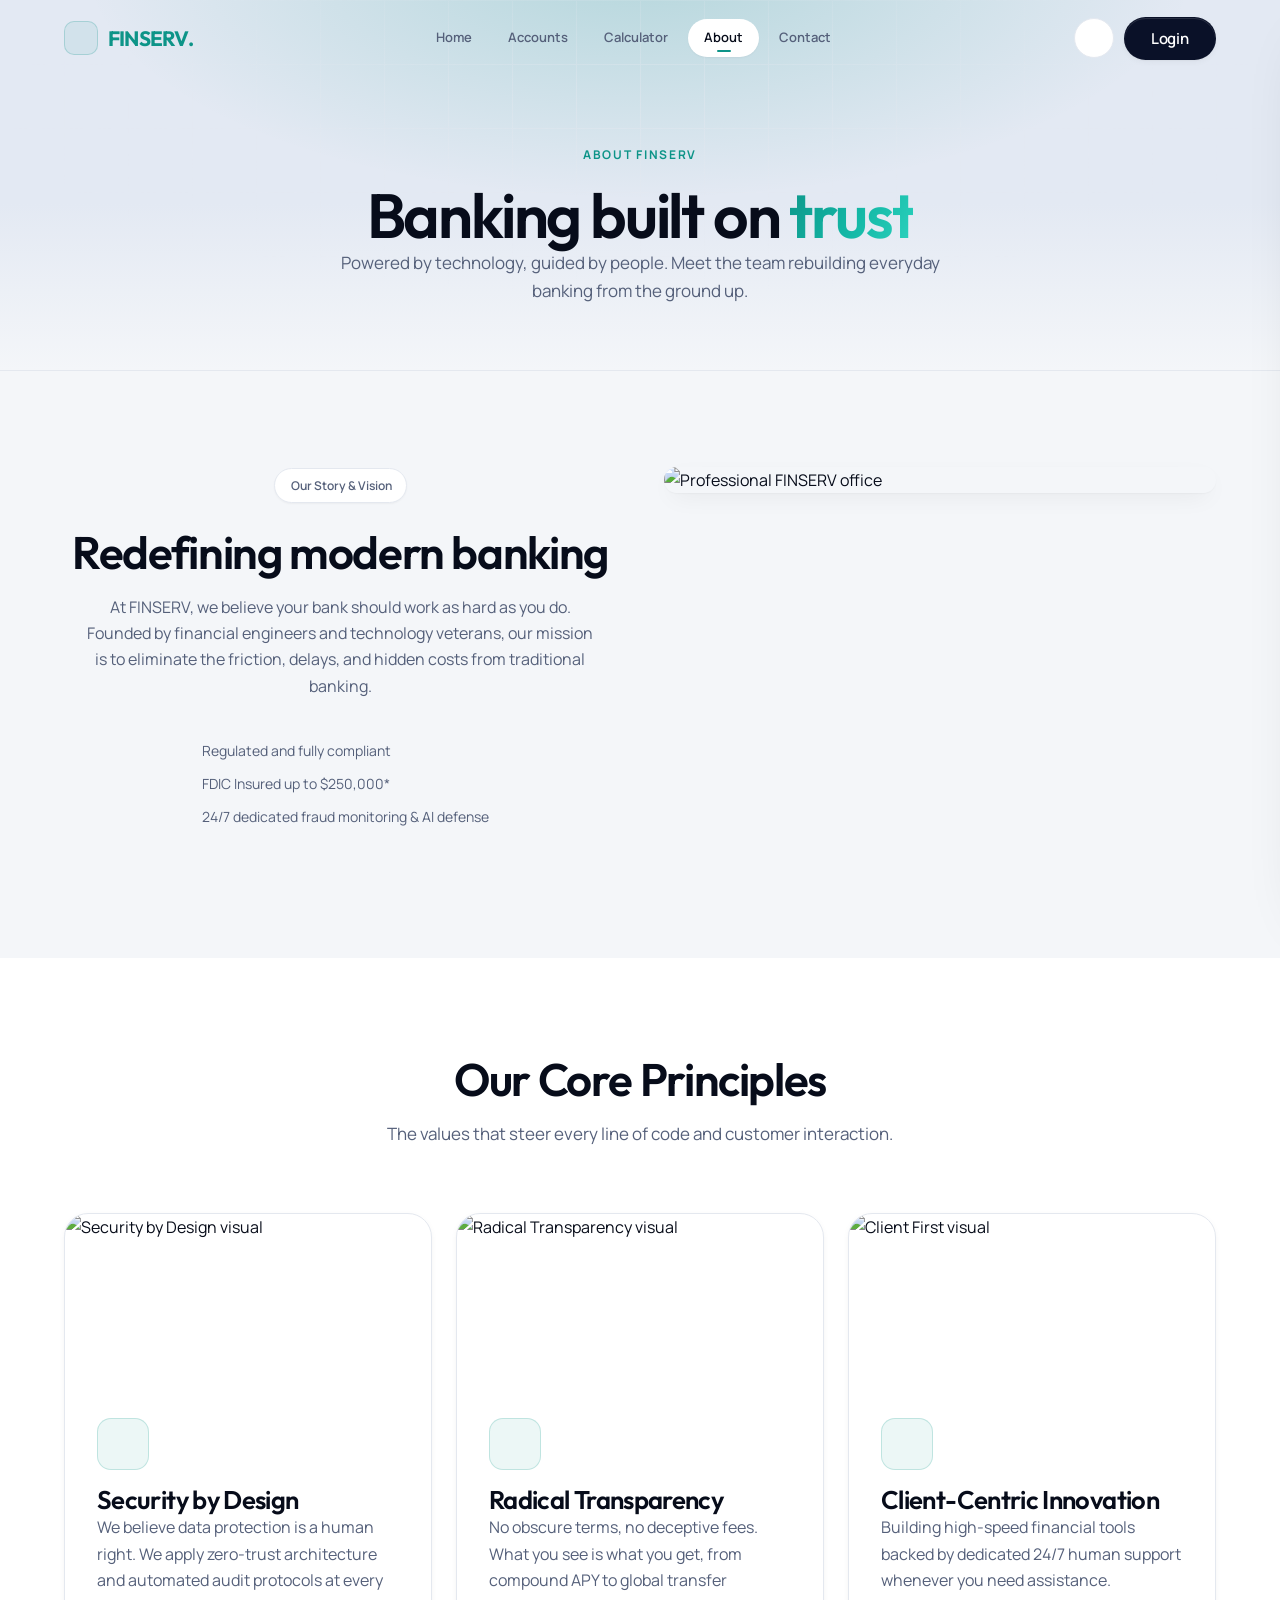
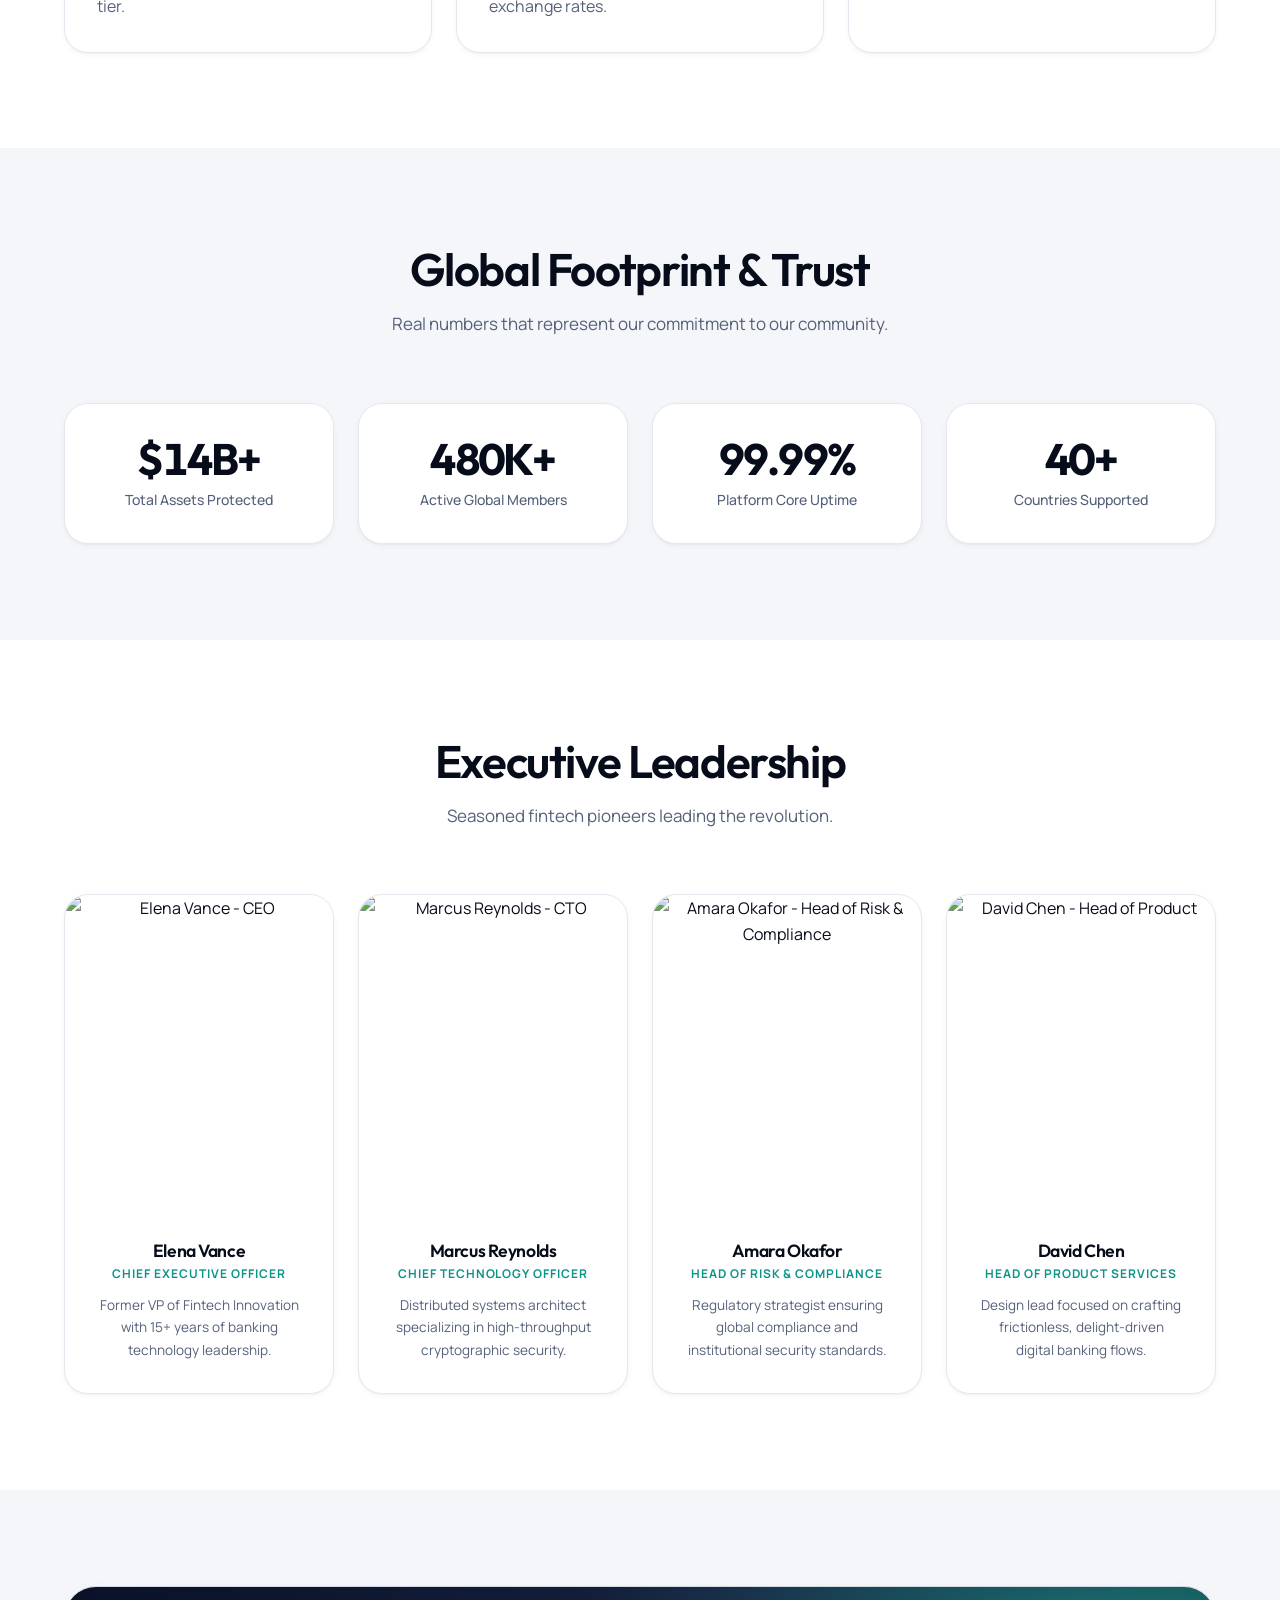
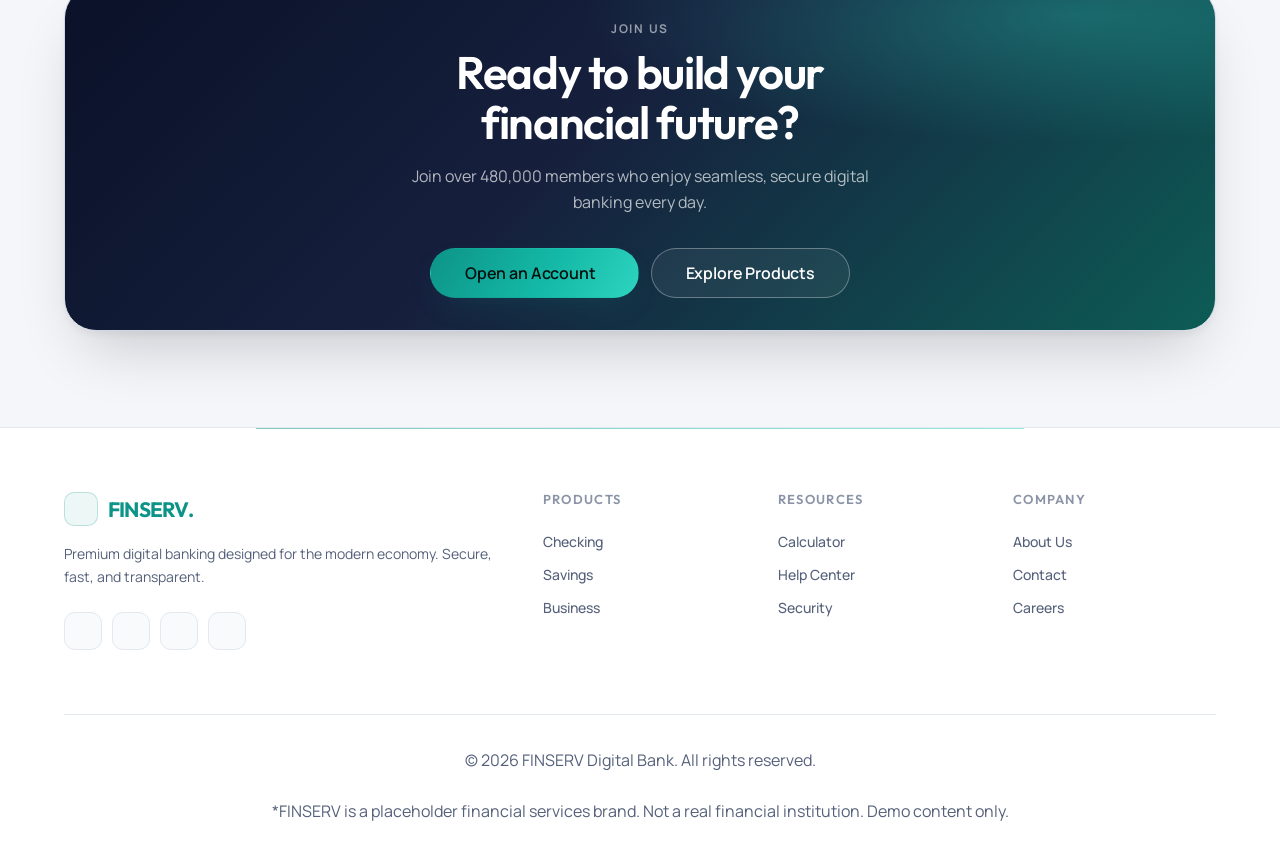
==== about.html @ fdc353b2 "first commit Co-Authored-By: Claude Opus 5 <noreply@anthropic.com>" ====
<!DOCTYPE html>
<html lang="en">

<head>
  <meta charset="UTF-8">
  <meta name="viewport" content="width=device-width, initial-scale=1.0">
  <title>About Us | FINSERV</title>

  <!-- Favicon -->
  <link rel="icon" type="image/svg+xml" href="assets/images/favicon.svg">
  <link rel="icon" type="image/png" href="assets/images/favicon.png">
  <link rel="apple-touch-icon" href="assets/images/favicon.png">

  <link rel="stylesheet" href="assets/css/style.css">
  <script src="https://unpkg.com/@phosphor-icons/web"></script>
  <script>
    (function () {
      try {
        var t = localStorage.getItem('theme');
        if (t === 'dark' || (!t && matchMedia('(prefers-color-scheme: dark)').matches)) {
          document.documentElement.setAttribute('data-theme', 'dark');
        }
      } catch (e) { }
    })();
  </script>
</head>

<body>
  <!-- Navbar -->
  <header class="navbar">
    <div class="container nav-container">
      <a href="index.html" class="brand">
        <i class="ph-fill ph-bank"></i> FINSERV<span>.</span>
      </a>
      <nav class="nav-links">
        <a href="index.html">Home</a>
        <a href="accounts.html">Accounts</a>
        <a href="calculator.html">Calculator</a>
        <a href="about.html" class="active">About</a>
        <a href="contact.html">Contact</a>
      </nav>
      <div class="nav-actions">
        <button class="theme-toggle" aria-label="Toggle dark mode"></button>
        <a href="login.html" class="btn btn-primary">Login</a>
        <button class="hamburger" aria-label="Open Menu">
          <i class="ph ph-list"></i>
        </button>
      </div>
    </div>
  </header>

  <!-- Mobile Drawer -->
  <div class="drawer-overlay"></div>
  <div class="mobile-drawer">
    <div class="drawer-header">
      <a href="index.html" class="brand"><i class="ph-fill ph-bank"></i> FINSERV<span>.</span></a>
      <button class="close-drawer" aria-label="Close Menu">
        <i class="ph ph-x"></i>
      </button>
    </div>
    <nav class="drawer-links">
      <a href="index.html">Home</a>
      <a href="accounts.html">Accounts</a>
      <a href="calculator.html">Calculator</a>
      <a href="about.html">About</a>
      <a href="contact.html">Contact</a>
    </nav>
    <div class="drawer-footer">
      <button class="theme-toggle" aria-label="Toggle dark mode"></button>
      <a href="login.html" class="btn btn-primary btn-block">Login</a>
    </div>
  </div>

  <main>
    <section class="page-hero">
      <div class="container">
        <div class="eyebrow animate-fade-in" style="justify-content: center;">About FINSERV</div>
        <h1 class="animate-slide-up">Banking built on <span class="text-gradient">trust</span></h1>
        <p class="animate-slide-up delay-1">
          Powered by technology, guided by people. Meet the team rebuilding everyday banking from the ground up.
        </p>
      </div>
    </section>

    <!-- Section 1: About / Story -->
    <section>
      <div class="container">
        <div class="contact-grid">
          <div class="story-copy animate-slide-up delay-2">
            <div class="trust-badge">
              <i class="ph-fill ph-sparkle" style="color: var(--accent-color)"></i> Our Story & Vision
            </div>
            <h2>Redefining modern banking</h2>
            <p>At FINSERV, we believe your bank should work as hard as you do. Founded by financial engineers and
              technology veterans, our mission is to eliminate the friction, delays, and hidden costs from traditional
              banking.</p>

            <ul class="account-features">
              <li><i class="ph-fill ph-check-circle"></i> Regulated and fully compliant</li>
              <li><i class="ph-fill ph-check-circle"></i> FDIC Insured up to $250,000*</li>
              <li><i class="ph-fill ph-check-circle"></i> 24/7 dedicated fraud monitoring & AI defense</li>
            </ul>
          </div>
          <div class="animate-slide-up delay-3">
            <img src="https://images.unsplash.com/photo-1573164713988-8665fc963095?auto=format&fit=crop&q=80&w=800"
              alt="Professional FINSERV office"
              style="width:100%; height:100%; object-fit:cover; border-radius: var(--radius); box-shadow: var(--shadow);">
          </div>
        </div>
      </div>
    </section>

    <!-- Section 2: Core Values -->
    <section style="background: var(--surface-color);">
      <div class="container">
        <div class="section-header">
          <h2>Our Core Principles</h2>
          <p>The values that steer every line of code and customer interaction.</p>
        </div>
        <div class="card-grid">
          <div class="value-card">
            <img class="card-img-top"
              src="https://images.unsplash.com/photo-1563986768609-322da13575f3?auto=format&fit=crop&q=80&w=600"
              alt="Security by Design visual">
            <i class="ph ph-shield-chevron card-icon"></i>
            <h3>Security by Design</h3>
            <p>We believe data protection is a human right. We apply zero-trust architecture and automated audit
              protocols at every tier.</p>
          </div>
          <div class="value-card">
            <img class="card-img-top"
              src="https://images.unsplash.com/photo-1454165804606-c3d57bc86b40?auto=format&fit=crop&q=80&w=600"
              alt="Radical Transparency visual">
            <i class="ph ph-eye card-icon"></i>
            <h3>Radical Transparency</h3>
            <p>No obscure terms, no deceptive fees. What you see is what you get, from compound APY to global transfer
              exchange rates.</p>
          </div>
          <div class="value-card">
            <img class="card-img-top"
              src="https://images.unsplash.com/photo-1522071820081-009f0129c71c?auto=format&fit=crop&q=80&w=600"
              alt="Client First visual">
            <i class="ph ph-users-three card-icon"></i>
            <h3>Client-Centric Innovation</h3>
            <p>Building high-speed financial tools backed by dedicated 24/7 human support whenever you need assistance.
            </p>
          </div>
        </div>
      </div>
    </section>

    <!-- Section 3: Impact & Milestones Stats -->
    <section>
      <div class="container">
        <div class="section-header">
          <h2>Global Footprint & Trust</h2>
          <p>Real numbers that represent our commitment to our community.</p>
        </div>
        <div class="stat-grid">
          <div class="stat-card">
            <div class="stat-number">$14B+</div>
            <div class="stat-label">Total Assets Protected</div>
          </div>
          <div class="stat-card">
            <div class="stat-number">480K+</div>
            <div class="stat-label">Active Global Members</div>
          </div>
          <div class="stat-card">
            <div class="stat-number">99.99%</div>
            <div class="stat-label">Platform Core Uptime</div>
          </div>
          <div class="stat-card">
            <div class="stat-number">40+</div>
            <div class="stat-label">Countries Supported</div>
          </div>
        </div>
      </div>
    </section>

    <!-- Section 4: Leadership Team -->
    <section style="background: var(--surface-color);">
      <div class="container">
        <div class="section-header">
          <h2>Executive Leadership</h2>
          <p>Seasoned fintech pioneers leading the revolution.</p>
        </div>
        <div class="team-grid">
          <div class="team-card">
            <div class="team-img-wrapper">
              <img
                src="https://images.unsplash.com/photo-1534528741775-53994a69daeb?auto=format&fit=facearea&facepad=3.5&q=80&w=500&h=620"
                alt="Elena Vance - CEO">
            </div>
            <div class="team-info">
              <h3>Elena Vance</h3>
              <span class="team-role">Chief Executive Officer</span>
              <p style="font-size: 0.85rem;">Former VP of Fintech Innovation with 15+ years of banking technology
                leadership.</p>
            </div>
          </div>
          <div class="team-card">
            <div class="team-img-wrapper">
              <img
                src="https://images.unsplash.com/photo-1507003211169-0a1dd7228f2d?auto=format&fit=facearea&facepad=3.5&q=80&w=500&h=620"
                alt="Marcus Reynolds - CTO">
            </div>
            <div class="team-info">
              <h3>Marcus Reynolds</h3>
              <span class="team-role">Chief Technology Officer</span>
              <p style="font-size: 0.85rem;">Distributed systems architect specializing in high-throughput cryptographic
                security.</p>
            </div>
          </div>
          <div class="team-card">
            <div class="team-img-wrapper">
              <img
                src="https://images.unsplash.com/photo-1573496359142-b8d87734a5a2?auto=format&fit=facearea&facepad=3.5&q=80&w=500&h=620"
                alt="Amara Okafor - Head of Risk & Compliance">
            </div>
            <div class="team-info">
              <h3>Amara Okafor</h3>
              <span class="team-role">Head of Risk & Compliance</span>
              <p style="font-size: 0.85rem;">Regulatory strategist ensuring global compliance and institutional security
                standards.</p>
            </div>
          </div>
          <div class="team-card">
            <div class="team-img-wrapper">
              <img
                src="https://images.unsplash.com/photo-1500648767791-00dcc994a43e?auto=format&fit=facearea&facepad=3.5&q=80&w=500&h=620"
                alt="David Chen - Head of Product">
            </div>
            <div class="team-info">
              <h3>David Chen</h3>
              <span class="team-role">Head of Product services</span>
              <p style="font-size: 0.85rem;">Design lead focused on crafting frictionless, delight-driven digital
                banking flows.</p>
            </div>
          </div>
        </div>
      </div>
    </section>

    <!-- Section 5: CTA -->
    <section>
      <div class="container">
        <div class="calc-result-panel" style="text-align: center; align-items: center;">
          <div class="res-label">Join us</div>
          <h2 style="color: #fff; max-width: 18ch; margin-inline: auto;">Ready to build your financial future?</h2>
          <p style="color: rgba(255,255,255,0.68); max-width: 46ch; margin: var(--space-2) auto var(--space-4);">
            Join over 480,000 members who enjoy seamless, secure digital banking every day.
          </p>
          <div style="display: flex; gap: 12px; justify-content: center; flex-wrap: wrap;">
            <a href="register.html" class="btn btn-accent btn-lg">Open an Account <i class="ph ph-arrow-right"></i></a>
            <a href="accounts.html" class="btn btn-outline-light btn-lg">Explore Products</a>
          </div>
        </div>
      </div>
    </section>
  </main>

  <!-- Footer -->
  <footer>
    <div class="container">
      <div class="footer-grid">
        <div class="footer-col">
          <a href="index.html" class="brand" style="margin-bottom: 16px;"><i class="ph-fill ph-bank"></i>
            FINSERV<span>.</span></a>
          <p style="font-size: 0.875rem;">Premium digital banking designed for the modern economy. Secure, fast, and
            transparent.</p>
          <div class="footer-social">
            <a href="#" aria-label="FINSERV on X"><i class="ph-fill ph-x-logo"></i></a>
            <a href="#" aria-label="FINSERV on LinkedIn"><i class="ph-fill ph-linkedin-logo"></i></a>
            <a href="#" aria-label="FINSERV on Instagram"><i class="ph-fill ph-instagram-logo"></i></a>
            <a href="#" aria-label="FINSERV on YouTube"><i class="ph-fill ph-youtube-logo"></i></a>
          </div>
        </div>
        <div class="footer-col">
          <h4>Products</h4>
          <div class="footer-links">
            <a href="accounts.html">Checking</a>
            <a href="accounts.html">Savings</a>
            <a href="accounts.html">Business</a>
          </div>
        </div>
        <div class="footer-col">
          <h4>Resources</h4>
          <div class="footer-links">
            <a href="calculator.html">Calculator</a>
            <a href="#">Help Center</a>
            <a href="#">Security</a>
          </div>
        </div>
        <div class="footer-col">
          <h4>Company</h4>
          <div class="footer-links">
            <a href="about.html">About Us</a>
            <a href="contact.html">Contact</a>
            <a href="#">Careers</a>
          </div>
        </div>
      </div>
      <div class="footer-bottom">
        <p>&copy; 2026 FINSERV Digital Bank. All rights reserved.</p>
        <p>*FINSERV is a placeholder financial services brand. Not a real financial institution. Demo content only.</p>
      </div>
    </div>
  </footer>

  <script src="assets/js/main.js"></script>
</body>

</html>
---- assets/css/style.css ----
@import url('https://fonts.googleapis.com/css2?family=Manrope:wght@300;400;500;600;700;800&family=Outfit:wght@200;300;400;500;600;700;800&family=JetBrains+Mono:wght@400;500;600&display=swap');

/* ==========================================================================
   FINSERV — Design System
   Tokens → Base → Layout → Components → Sections → Responsive
   ========================================================================== */

:root {
  /* Surfaces — Light */
  --bg-color: #f4f6f9;
  --bg-alt: #eef1f6;
  --surface-color: #ffffff;
  --surface-2: #f9fafc;
  --surface-inset: #f1f4f8;
  /* Page-hero band - noticeably cooler/deeper than --bg-color so the hero
     reads as a distinct strip above the content. */
  --hero-tint: #e3e9f3;

  /* Ink */
  --text-primary: #070c1a;
  --text-secondary: #55607a;
  --text-muted: #8b94a7;

  /* Brand */
  --primary-color: #0a1128;
  --secondary-color: #16203d;
  --accent-color: #0d9488;
  --accent-soft: rgba(13, 148, 136, 0.08);
  --accent-glow: rgba(13, 148, 136, 0.22);
  --gold: #b4893a;

  /* Semantic */
  --border-color: #e4e8ef;
  --border-strong: #d2d8e4;
  --error-color: #dc2626;
  --success-color: #059669;
  --warning-color: #d97706;

  /* Gradients */
  --grad-brand: linear-gradient(135deg, #0a1128 0%, #16203d 45%, #0d5c56 100%);
  --grad-accent: linear-gradient(120deg, #0d9488 0%, #14b8a6 55%, #2dd4bf 100%);
  --grad-sheen: linear-gradient(115deg, transparent 0%, rgba(255,255,255,0.5) 50%, transparent 100%);
  --grad-line: linear-gradient(90deg, transparent, var(--border-strong), transparent);

  /* Typography */
  --font-heading: 'Outfit', system-ui, -apple-system, sans-serif;
  --font-body: 'Manrope', system-ui, -apple-system, sans-serif;
  --font-mono: 'JetBrains Mono', ui-monospace, monospace;

  --fs-display: clamp(2.75rem, 6.2vw, 5rem);
  --fs-h1: clamp(2.4rem, 5vw, 3.9rem);
  --fs-h2: clamp(1.9rem, 3.6vw, 2.85rem);
  --fs-h3: clamp(1.25rem, 2.2vw, 1.6rem);
  --fs-body: 1rem;
  --fs-small: 0.875rem;
  --fs-tiny: 0.75rem;

  /* Spacing — 8px scale */
  --space-1: 0.5rem;
  --space-2: 1rem;
  --space-3: 1.5rem;
  --space-4: 2rem;
  --space-6: 3rem;
  --space-8: 4rem;
  --space-12: 6rem;
  --space-16: 8rem;

  /* Shape */
  --radius-sm: 10px;
  --radius: 16px;
  --radius-lg: 24px;
  --radius-xl: 32px;
  --radius-pill: 999px;

  /* Elevation */
  --shadow-xs: 0 1px 2px rgba(7, 12, 26, 0.04);
  --shadow-sm: 0 1px 2px rgba(7, 12, 26, 0.04), 0 2px 6px rgba(7, 12, 26, 0.04);
  --shadow: 0 1px 2px rgba(7, 12, 26, 0.04), 0 8px 24px -8px rgba(7, 12, 26, 0.10);
  --shadow-md: 0 2px 4px rgba(7, 12, 26, 0.04), 0 16px 40px -12px rgba(7, 12, 26, 0.14);
  --shadow-lg: 0 4px 8px rgba(7, 12, 26, 0.05), 0 32px 64px -20px rgba(7, 12, 26, 0.20);
  --shadow-accent: 0 12px 32px -12px var(--accent-glow);

  /* Motion */
  --ease-out: cubic-bezier(0.16, 1, 0.3, 1);
  --ease-spring: cubic-bezier(0.34, 1.56, 0.64, 1);
  --transition: all 0.3s var(--ease-out);
  --t-fast: 0.18s var(--ease-out);
  --t-base: 0.35s var(--ease-out);
  --t-slow: 0.6s var(--ease-out);

  --nav-h: 76px;
}

[data-theme="dark"] {
  --bg-color: #04060d;
  --bg-alt: #070b16;
  --surface-color: #0a1020;
  --surface-2: #0e1526;
  --surface-inset: #111a2e;
  --hero-tint: #0c1424;

  --text-primary: #f1f5fb;
  --text-secondary: #97a3ba;
  --text-muted: #667287;

  --primary-color: #2dd4bf;
  --secondary-color: #16203d;
  --accent-color: #2dd4bf;
  --accent-soft: rgba(45, 212, 191, 0.10);
  --accent-glow: rgba(45, 212, 191, 0.28);
  --gold: #e0bd77;

  --border-color: #182136;
  --border-strong: #24304a;
  --error-color: #f87171;
  --success-color: #34d399;

  --grad-brand: linear-gradient(135deg, #0a1020 0%, #101c33 45%, #0c3b3a 100%);
  --grad-sheen: linear-gradient(115deg, transparent 0%, rgba(255,255,255,0.10) 50%, transparent 100%);

  --shadow-xs: 0 1px 2px rgba(0, 0, 0, 0.4);
  --shadow-sm: 0 1px 2px rgba(0, 0, 0, 0.4), 0 2px 8px rgba(0, 0, 0, 0.3);
  --shadow: 0 1px 2px rgba(0, 0, 0, 0.4), 0 8px 24px -8px rgba(0, 0, 0, 0.6);
  --shadow-md: 0 2px 4px rgba(0, 0, 0, 0.4), 0 16px 40px -12px rgba(0, 0, 0, 0.7);
  --shadow-lg: 0 4px 8px rgba(0, 0, 0, 0.4), 0 32px 64px -20px rgba(0, 0, 0, 0.8);
}

/* ==========================================================================
   Base
   ========================================================================== */

*, *::before, *::after { margin: 0; padding: 0; box-sizing: border-box; }

html { scroll-behavior: smooth; scroll-padding-top: calc(var(--nav-h) + 24px); }

body {
  font-family: var(--font-body);
  background-color: var(--bg-color);
  color: var(--text-primary);
  font-size: var(--fs-body);
  line-height: 1.65;
  font-weight: 400;
  -webkit-font-smoothing: antialiased;
  -moz-osx-font-smoothing: grayscale;
  text-rendering: optimizeLegibility;
  overflow-x: hidden;
  transition: background-color var(--t-base), color var(--t-base);
}

/* Ambient page glow */
body::before {
  content: '';
  position: fixed;
  inset: 0;
  pointer-events: none;
  z-index: 0;
  background:
    radial-gradient(60rem 40rem at 78% -8%, var(--accent-soft), transparent 62%),
    radial-gradient(48rem 34rem at 6% 6%, rgba(10, 17, 40, 0.045), transparent 60%);
}
[data-theme="dark"] body::before {
  background:
    radial-gradient(60rem 40rem at 78% -8%, rgba(45, 212, 191, 0.09), transparent 62%),
    radial-gradient(48rem 34rem at 6% 6%, rgba(59, 130, 246, 0.07), transparent 60%);
}

main, header, footer { position: relative; z-index: 1; }

a { color: inherit; text-decoration: none; transition: color var(--t-fast), opacity var(--t-fast); }

img { max-width: 100%; height: auto; display: block; border-radius: var(--radius-sm); }

ul { list-style: none; }

::selection { background: var(--accent-color); color: #fff; }

:focus-visible {
  outline: 2px solid var(--accent-color);
  outline-offset: 3px;
  border-radius: 4px;
}

::-webkit-scrollbar { width: 11px; height: 11px; }
::-webkit-scrollbar-track { background: var(--bg-color); }
::-webkit-scrollbar-thumb {
  background: var(--border-strong);
  border-radius: var(--radius-pill);
  border: 3px solid var(--bg-color);
}
::-webkit-scrollbar-thumb:hover { background: var(--text-muted); }

/* ==========================================================================
   Typography
   ========================================================================== */

h1, h2, h3, h4, h5, h6 {
  font-family: var(--font-heading);
  line-height: 1.1;
  color: var(--text-primary);
  letter-spacing: -0.025em;
}
h1 { font-size: var(--fs-h1); font-weight: 600; letter-spacing: -0.035em; }
h2 { font-size: var(--fs-h2); font-weight: 600; letter-spacing: -0.03em; }
h3 { font-size: var(--fs-h3); font-weight: 600; }
h4 { font-size: 1.05rem; font-weight: 600; letter-spacing: -0.015em; }

p { font-size: var(--fs-body); color: var(--text-secondary); margin-bottom: var(--space-2); }
p:last-child { margin-bottom: 0; }

strong { font-weight: 700; color: var(--text-primary); }

.text-gradient {
  background: var(--grad-accent);
  -webkit-background-clip: text;
  background-clip: text;
  -webkit-text-fill-color: transparent;
}

.eyebrow {
  display: inline-flex;
  align-items: center;
  gap: 8px;
  font-size: var(--fs-tiny);
  font-weight: 700;
  letter-spacing: 0.14em;
  text-transform: uppercase;
  color: var(--accent-color);
  margin-bottom: var(--space-2);
}

.num { font-family: var(--font-mono); font-variant-numeric: tabular-nums; letter-spacing: -0.03em; }

.section-header {
  text-align: center;
  margin-bottom: var(--space-8);
  max-width: 680px;
  margin-inline: auto;
}
.section-header h2 { margin-bottom: var(--space-2); }
.section-header p { font-size: 1.0625rem; }

/* ==========================================================================
   Layout
   ========================================================================== */

.container {
  width: 100%;
  max-width: 1200px;
  margin: 0 auto;
  padding: 0 var(--space-3);
}

section { padding: var(--space-12) 0; position: relative; }

.section-tint { background: var(--surface-2); border-block: 1px solid var(--border-color); }

/* ==========================================================================
   Navbar
   ========================================================================== */

header.navbar {
  position: fixed;
  top: 0; left: 0;
  width: 100%;
  z-index: 1000;
  background: transparent;
  border-bottom: 1px solid transparent;
  transition: background var(--t-base), border-color var(--t-base), box-shadow var(--t-base);
}
header.navbar.scrolled {
  background: rgba(255, 255, 255, 0.78);
  -webkit-backdrop-filter: saturate(180%) blur(20px);
  backdrop-filter: saturate(180%) blur(20px);
  border-bottom-color: var(--border-color);
  box-shadow: var(--shadow-sm);
}
[data-theme="dark"] header.navbar.scrolled { background: rgba(10, 16, 32, 0.8); }

.nav-container {
  display: flex;
  align-items: center;
  justify-content: space-between;
  height: var(--nav-h);
  gap: var(--space-4);
}

.brand {
  font-family: var(--font-heading);
  font-size: 1.3rem;
  font-weight: 700;
  letter-spacing: -0.04em;
  /* Teal wordmark in the nav and footer, matching the auth-card lockup */
  color: var(--accent-color);
  display: inline-flex;
  align-items: center;
  /* No flex gap here: it would also open a space before the accent dot. */
  transition: opacity var(--t-fast);
}
.brand:hover { opacity: 0.75; }
.brand i {
  margin-right: 10px;
  font-size: 1.15rem;
  color: var(--accent-color);
  display: grid;
  place-items: center;
  width: 34px; height: 34px;
  border-radius: 10px;
  background: var(--accent-soft);
  border: 1px solid rgba(13, 148, 136, 0.22);
}
[data-theme="dark"] .brand i { border-color: rgba(45, 212, 191, 0.25); }
.brand span { color: var(--accent-color); }

.nav-links {
  display: flex;
  align-items: center;
  gap: 4px;
  padding: 5px;
  border-radius: var(--radius-pill);
  border: 1px solid transparent;
  transition: var(--transition);
}
header.navbar.scrolled .nav-links {
  background: var(--surface-inset);
  border-color: var(--border-color);
}

.nav-links a {
  position: relative;
  font-weight: 600;
  font-size: 0.8125rem;
  color: var(--text-secondary);
  padding: 8px 16px;
  border-radius: var(--radius-pill);
  transition: color var(--t-fast), background var(--t-fast);
}
.nav-links a:hover { color: var(--text-primary); background: var(--surface-inset); }
.nav-links a.active {
  color: var(--text-primary);
  background: var(--surface-color);
  box-shadow: var(--shadow-xs);
}
header.navbar.scrolled .nav-links a.active { box-shadow: var(--shadow-sm); }
.nav-links a.active::after {
  content: '';
  position: absolute;
  bottom: 5px; left: 50%;
  transform: translateX(-50%);
  width: 14px; height: 2px;
  border-radius: 2px;
  background: var(--accent-color);
}

.nav-actions { display: flex; align-items: center; gap: 10px; }

.theme-toggle {
  background: var(--surface-color);
  border: 1px solid var(--border-color);
  cursor: pointer;
  color: var(--text-primary);
  font-size: 1.05rem;
  width: 40px; height: 40px;
  border-radius: var(--radius-pill);
  display: grid;
  place-items: center;
  flex-shrink: 0;
  transition: var(--transition);
}
.theme-toggle:hover {
  color: var(--accent-color);
  border-color: var(--accent-color);
  transform: rotate(-18deg) scale(1.05);
}

.hamburger {
  display: none;
  background: var(--surface-color);
  border: 1px solid var(--border-color);
  cursor: pointer;
  color: var(--text-primary);
  font-size: 1.25rem;
  width: 42px; height: 42px;
  border-radius: 12px;
  place-items: center;
  transition: var(--transition);
}
.hamburger:hover { border-color: var(--accent-color); color: var(--accent-color); }

/* Scroll progress bar */
.scroll-progress {
  position: absolute;
  bottom: -1px; left: 0;
  height: 2px;
  width: 0%;
  background: var(--grad-accent);
  box-shadow: 0 0 12px var(--accent-glow);
  z-index: 2;
}

/* ==========================================================================
   Mobile Drawer
   ========================================================================== */

.mobile-drawer {
  position: fixed;
  top: 0; right: 0;
  width: 100%;
  max-width: 380px;
  height: 100dvh;
  background: var(--surface-color);
  border-left: 1px solid var(--border-color);
  z-index: 1001;
  padding: var(--space-3) var(--space-4) var(--space-4);
  box-shadow: var(--shadow-lg);
  transform: translateX(105%);
  transition: transform 0.45s var(--ease-out);
  display: flex;
  flex-direction: column;
  overflow-y: auto;
}
.mobile-drawer.open { transform: translateX(0); }

.drawer-overlay {
  position: fixed;
  inset: 0;
  background: rgba(4, 6, 13, 0.55);
  -webkit-backdrop-filter: blur(6px);
  backdrop-filter: blur(6px);
  z-index: 1000;
  opacity: 0;
  visibility: hidden;
  transition: opacity var(--t-base), visibility var(--t-base);
}
.drawer-overlay.open { opacity: 1; visibility: visible; }

.drawer-header {
  display: flex;
  justify-content: space-between;
  align-items: center;
  height: var(--nav-h);
  margin-bottom: var(--space-4);
}
.close-drawer {
  background: var(--surface-inset);
  border: 1px solid var(--border-color);
  width: 42px; height: 42px;
  border-radius: 12px;
  display: grid;
  place-items: center;
  font-size: 1.25rem;
  color: var(--text-primary);
  cursor: pointer;
  transition: var(--transition);
}
.close-drawer:hover { color: var(--accent-color); border-color: var(--accent-color); transform: rotate(90deg); }

.drawer-links { display: flex; flex-direction: column; gap: 4px; }
.drawer-links a {
  display: flex;
  align-items: center;
  justify-content: space-between;
  min-height: 52px;
  padding: 0 16px;
  border-radius: 12px;
  font-family: var(--font-heading);
  font-size: 1.05rem;
  font-weight: 500;
  color: var(--text-secondary);
  border: 1px solid transparent;
  transition: var(--transition);
}
.drawer-links a::after {
  content: '\2192';
  opacity: 0;
  transform: translateX(-6px);
  transition: var(--transition);
  color: var(--accent-color);
}
.drawer-links a:hover, .drawer-links a.active {
  background: var(--surface-inset);
  border-color: var(--border-color);
  color: var(--text-primary);
}
.drawer-links a:hover::after { opacity: 1; transform: translateX(0); }

.drawer-footer {
  margin-top: auto;
  padding-top: var(--space-4);
  border-top: 1px solid var(--border-color);
  display: flex;
  flex-direction: column;
  gap: var(--space-2);
}

/* ==========================================================================
   Buttons
   ========================================================================== */

.btn {
  position: relative;
  display: inline-flex;
  align-items: center;
  justify-content: center;
  gap: 8px;
  padding: 13px 26px;
  border-radius: var(--radius-pill);
  font-family: var(--font-body);
  font-size: 0.9375rem;
  font-weight: 600;
  letter-spacing: -0.01em;
  line-height: 1;
  cursor: pointer;
  border: 1px solid transparent;
  text-align: center;
  overflow: hidden;
  isolation: isolate;
  white-space: nowrap;
  transition: transform var(--t-fast), box-shadow var(--t-base), background var(--t-base), color var(--t-base), border-color var(--t-base);
}
.btn::after {
  content: '';
  position: absolute;
  inset: 0;
  z-index: -1;
  background: var(--grad-sheen);
  transform: translateX(-120%) skewX(-18deg);
  transition: transform 0.7s var(--ease-out);
}
.btn:hover::after { transform: translateX(120%) skewX(-18deg); }
.btn:active { transform: scale(0.985); }
.btn i { font-size: 1.1em; }

.btn-primary {
  background: var(--primary-color);
  color: #fff;
  box-shadow: var(--shadow-sm), inset 0 1px 0 rgba(255,255,255,0.12);
}
.btn-primary:hover {
  transform: translateY(-2px);
  box-shadow: var(--shadow-md), inset 0 1px 0 rgba(255,255,255,0.16);
}
[data-theme="dark"] .btn-primary { background: var(--accent-color); color: #04120f; }
[data-theme="dark"] .btn-primary:hover { box-shadow: var(--shadow-accent); }

.btn-accent {
  background: var(--grad-accent);
  color: #04120f;
  box-shadow: var(--shadow-accent);
}
.btn-accent:hover { transform: translateY(-2px); filter: brightness(1.06); }

.btn-outline {
  background: var(--surface-color);
  border-color: var(--border-strong);
  color: var(--text-primary);
}
.btn-outline:hover {
  border-color: var(--accent-color);
  color: var(--accent-color);
  transform: translateY(-2px);
  box-shadow: var(--shadow-sm);
}

/* Outline button sitting on a dark panel - the standard one uses body text
   colours, which vanish against the brand gradient. */
.btn-outline-light {
  background: rgba(255, 255, 255, 0.06);
  border-color: rgba(255, 255, 255, 0.32);
  color: #fff;
}
.btn-outline-light:hover {
  background: rgba(255, 255, 255, 0.14);
  border-color: #fff;
  color: #fff;
  transform: translateY(-2px);
}

.btn-ghost { background: transparent; color: var(--text-secondary); }
.btn-ghost:hover { background: var(--surface-inset); color: var(--text-primary); }

.btn-lg { padding: 16px 34px; font-size: 1rem; }
.btn-sm { padding: 9px 18px; font-size: 0.8125rem; }
.btn-block { width: 100%; }

.btn-success { background: var(--success-color) !important; color: #fff !important; }
.btn:disabled { opacity: 0.75; cursor: not-allowed; transform: none !important; }

/* ==========================================================================
   Cards
   ========================================================================== */

.card-grid {
  display: grid;
  grid-template-columns: repeat(auto-fit, minmax(300px, 1fr));
  gap: var(--space-3);
}

/* Tighter variant for denser support / detail card rows. */
.card-grid-tight { grid-template-columns: repeat(auto-fit, minmax(260px, 1fr)); }

.card {
  position: relative;
  background: var(--surface-color);
  border-radius: var(--radius-lg);
  padding: var(--space-4);
  border: 1px solid var(--border-color);
  box-shadow: var(--shadow-sm);
  display: flex;
  flex-direction: column;
  align-items: center;
  text-align: center;
  height: 100%;
  overflow: hidden;
  isolation: isolate;
  transition: transform var(--t-base), box-shadow var(--t-base), border-color var(--t-base);
}
.card::before {
  content: '';
  position: absolute;
  inset: 0;
  z-index: -1;
  border-radius: inherit;
  opacity: 0;
  background: radial-gradient(340px circle at var(--mx, 50%) var(--my, 0%), var(--accent-soft), transparent 65%);
  transition: opacity var(--t-base);
}
.card:hover {
  transform: translateY(-6px);
  border-color: rgba(13, 148, 136, 0.45);
  box-shadow: var(--shadow-md);
}
[data-theme="dark"] .card:hover { border-color: rgba(45, 212, 191, 0.4); }
.card:hover::before { opacity: 1; }

.card-img-top {
  /* Full-bleed: overrides the global img{max-width:100%}, which would
     otherwise clamp this back inside the card's padding. */
  width: calc(100% + (var(--space-4) * 2));
  max-width: none;
  height: 180px;
  object-fit: cover;
  border-radius: 0;
  margin: calc(var(--space-4) * -1) calc(var(--space-4) * -1) var(--space-3);
  transition: transform 0.7s var(--ease-out), filter var(--t-base);
  filter: saturate(0.92);
}
.card:hover .card-img-top,
.step-card:hover .card-img-top,
.value-card:hover .card-img-top {
  transform: scale(1.06);
  filter: saturate(1.05);
}

.card-icon {
  font-size: 1.5rem;
  color: var(--accent-color);
  width: 52px; height: 52px;
  display: grid;
  place-items: center;
  border-radius: 14px;
  background: var(--accent-soft);
  border: 1px solid rgba(13, 148, 136, 0.2);
  margin-bottom: var(--space-2);
  flex-shrink: 0;
  transition: var(--transition);
}
[data-theme="dark"] .card-icon { border-color: rgba(45, 212, 191, 0.22); }
.card:hover .card-icon,
.value-card:hover .card-icon {
  transform: translateY(-2px) scale(1.06);
  box-shadow: var(--shadow-accent);
}

.card h3 { margin-bottom: var(--space-1); font-size: 1.2rem; }
.card p { margin-bottom: var(--space-3); flex-grow: 1; font-size: 0.9375rem; }

/* Pills */
.pill {
  display: inline-flex;
  align-items: center;
  gap: 6px;
  padding: 5px 12px;
  border-radius: var(--radius-pill);
  font-size: var(--fs-tiny);
  font-weight: 700;
  background: var(--accent-soft);
  color: var(--accent-color);
  border: 1px solid rgba(13, 148, 136, 0.24);
}
[data-theme="dark"] .pill { border-color: rgba(45, 212, 191, 0.26); }
.pill-success { background: rgba(5, 150, 105, 0.1); color: var(--success-color); border-color: rgba(5, 150, 105, 0.26); }
.pill-muted { background: var(--surface-inset); color: var(--text-secondary); border-color: var(--border-color); }

/* Testimonials: centred quote, stars and author block (was inline-styled
   left alignment, which fought the card's own centred layout). */
.quote-card p { margin-bottom: var(--space-3); }
.quote-stars {
  display: flex;
  justify-content: center;
  gap: 3px;
  color: var(--gold);
  margin-bottom: 14px;
  font-size: 0.95rem;
}
.quote-author {
  display: flex;
  align-items: center;
  justify-content: center;
  gap: 12px;
  width: 100%;
  margin-top: auto;
  padding-top: var(--space-2);
  border-top: 1px solid var(--border-color);
  text-align: left;
}
.quote-avatar {
  width: 44px; height: 44px;
  border-radius: 50%;
  flex-shrink: 0;
  object-fit: cover;
  border: 1px solid var(--border-color);
}
.quote-author strong { display: block; font-size: 0.875rem; }
.quote-author span { font-size: 0.75rem; color: var(--text-muted); }

/* ==========================================================================
   Forms
   ========================================================================== */

.form-group { margin-bottom: var(--space-3); width: 100%; text-align: left; }
.form-group label {
  display: block;
  font-size: var(--fs-small);
  font-weight: 600;
  margin-bottom: 8px;
  color: var(--text-primary);
}
.form-control {
  width: 100%;
  padding: 13px 16px;
  border: 1px solid var(--border-color);
  border-radius: 12px;
  background: var(--surface-inset);
  color: var(--text-primary);
  font-family: var(--font-body);
  font-size: 0.9375rem;
  transition: border-color var(--t-fast), box-shadow var(--t-fast), background var(--t-fast);
}
.form-control::placeholder { color: var(--text-muted); }
.form-control:hover { border-color: var(--border-strong); }
.form-control:focus {
  outline: none;
  background: var(--surface-color);
  border-color: var(--accent-color);
  box-shadow: 0 0 0 4px var(--accent-soft);
}
.form-error { color: var(--error-color); font-size: var(--fs-tiny); margin-top: 6px; display: none; font-weight: 600; }
.form-group.has-error .form-control { border-color: var(--error-color); box-shadow: 0 0 0 4px rgba(220, 38, 38, 0.08); }
.form-group.has-error .form-error { display: block; }
.form-group.has-success .form-control { border-color: var(--success-color); }

.checkbox-label {
  display: flex;
  align-items: flex-start;
  gap: 10px;
  font-size: var(--fs-small);
  cursor: pointer;
  color: var(--text-secondary);
}
.checkbox-label input {
  width: 18px; height: 18px;
  accent-color: var(--accent-color);
  margin-top: 3px;
  flex-shrink: 0;
  cursor: pointer;
}

/* ==========================================================================
   Footer
   ========================================================================== */

footer {
  background: var(--surface-color);
  border-top: 1px solid var(--border-color);
  padding: var(--space-8) 0 var(--space-4);
  position: relative;
  overflow: hidden;
}
footer::before {
  content: '';
  position: absolute;
  top: 0; left: 50%;
  transform: translateX(-50%);
  width: 60%; height: 1px;
  background: var(--grad-accent);
  opacity: 0.5;
}
.footer-grid {
  display: grid;
  grid-template-columns: 2.2fr 1fr 1fr 1fr;
  gap: var(--space-4);
  margin-bottom: var(--space-8);
}
.footer-col h4 { margin-bottom: var(--space-3); font-size: 0.8125rem; text-transform: uppercase; letter-spacing: 0.1em; color: var(--text-muted); }
.footer-links { display: flex; flex-direction: column; gap: 10px; }
.footer-links a {
  color: var(--text-secondary);
  font-size: var(--fs-small);
  font-weight: 500;
  width: fit-content;
}
.footer-links a:hover { color: var(--accent-color); transform: translateX(3px); }

/* Social row under the footer blurb */
.footer-social { display: flex; gap: 10px; margin-top: var(--space-3); }
.footer-social a {
  width: 38px; height: 38px;
  display: grid;
  place-items: center;
  border-radius: 11px;
  border: 1px solid var(--border-color);
  background: var(--surface-2);
  color: var(--text-secondary);
  font-size: 1.05rem;
  transition: var(--transition);
}
.footer-social a:hover {
  color: var(--accent-color);
  border-color: var(--accent-color);
  background: var(--accent-soft);
  transform: translateY(-3px);
}
.footer-bottom {
  text-align: center;
  padding-top: var(--space-4);
  border-top: 1px solid var(--border-color);
  font-size: var(--fs-tiny);
  color: var(--text-muted);
  display: flex;
  flex-direction: column;
  gap: var(--space-1);
}

/* ==========================================================================
   Animations
   ========================================================================== */

.animate-fade-in { animation: fadeIn 0.9s both var(--ease-out); }
.animate-slide-up { animation: slideUp 0.9s both var(--ease-out); }
.delay-1 { animation-delay: 0.08s; }
.delay-2 { animation-delay: 0.16s; }
.delay-3 { animation-delay: 0.24s; }
.delay-4 { animation-delay: 0.32s; }
.delay-5 { animation-delay: 0.4s; }

@keyframes fadeIn { from { opacity: 0; } to { opacity: 1; } }
@keyframes slideUp { from { opacity: 0; transform: translateY(26px); } to { opacity: 1; transform: translateY(0); } }
@keyframes floatY { 0%, 100% { transform: translateY(0); } 50% { transform: translateY(-14px); } }
@keyframes pulseRing {
  0% { transform: scale(0.85); opacity: 0.7; }
  70% { transform: scale(1.6); opacity: 0; }
  100% { opacity: 0; }
}
@keyframes shimmer { 0% { background-position: -200% 0; } 100% { background-position: 200% 0; } }

/* Scroll reveal */
[data-reveal] {
  opacity: 0;
  transform: translateY(28px);
  transition: opacity 0.8s var(--ease-out), transform 0.8s var(--ease-out);
  transition-delay: var(--reveal-delay, 0s);
  will-change: opacity, transform;
}
[data-reveal].revealed { opacity: 1; transform: none; }

/* ==========================================================================
   Hero
   ========================================================================== */

.hero {
  padding-top: calc(var(--nav-h) + var(--space-8));
  padding-bottom: var(--space-8);
  min-height: 92vh;
  display: flex;
  align-items: center;
  position: relative;
  overflow: hidden;
}
.hero::before {
  content: '';
  position: absolute;
  top: -25%; right: -12%;
  width: 55vw; height: 55vw;
  max-width: 900px; max-height: 900px;
  background: radial-gradient(circle, var(--accent-glow) 0%, transparent 68%);
  border-radius: 50%;
  pointer-events: none;
  animation: floatY 9s ease-in-out infinite;
  opacity: 0.6;
}
.hero::after {
  content: '';
  position: absolute;
  inset: 0;
  pointer-events: none;
  background-image:
    linear-gradient(var(--border-color) 1px, transparent 1px),
    linear-gradient(90deg, var(--border-color) 1px, transparent 1px);
  background-size: 72px 72px;
  -webkit-mask-image: radial-gradient(ellipse 80% 60% at 50% 40%, #000 0%, transparent 75%);
  mask-image: radial-gradient(ellipse 80% 60% at 50% 40%, #000 0%, transparent 75%);
  opacity: 0.5;
}
.hero .container { position: relative; z-index: 2; }

.hero-grid {
  display: grid;
  grid-template-columns: 1.05fr 0.95fr;
  gap: var(--space-8);
  align-items: center;
}
.hero-content { max-width: 640px; }
.hero h1 { margin-bottom: var(--space-3); }
.hero p { font-size: 1.125rem; margin-bottom: var(--space-4); max-width: 54ch; }
.hero-actions { display: flex; gap: 12px; flex-wrap: wrap; }

.trust-badge {
  display: inline-flex;
  align-items: center;
  gap: 8px;
  background: var(--surface-color);
  border: 1px solid var(--border-color);
  padding: 7px 14px 7px 8px;
  border-radius: var(--radius-pill);
  font-size: var(--fs-tiny);
  font-weight: 600;
  color: var(--text-secondary);
  margin-bottom: var(--space-3);
  box-shadow: var(--shadow-xs);
}
.trust-badge i { font-size: 1.05rem; }

.hero-meta {
  display: flex;
  gap: var(--space-4);
  margin-top: var(--space-6);
  padding-top: var(--space-4);
  border-top: 1px solid var(--border-color);
  flex-wrap: wrap;
}
.hero-meta-item .num { font-size: 1.5rem; font-weight: 600; color: var(--text-primary); font-family: var(--font-heading); }
.hero-meta-item span { display: block; font-size: var(--fs-tiny); color: var(--text-muted); font-weight: 600; letter-spacing: 0.04em; text-transform: uppercase; }

/* Floating credit card visual */
.hero-visual { position: relative; display: grid; place-items: center; min-height: 400px; perspective: 1400px; }

/* The float lives on the wrapper so the card's own transform stays free
   for the pointer tilt — a CSS animation would otherwise win over it. */
.card-float {
  width: min(100%, 400px);
  animation: floatY 7s ease-in-out infinite;
  transform-style: preserve-3d;
}

.credit-card {
  position: relative;
  width: 100%;
  aspect-ratio: 1.586 / 1;
  border-radius: 22px;
  padding: 26px;
  color: #fff;
  background: var(--grad-brand);
  box-shadow: var(--shadow-lg), inset 0 1px 0 rgba(255,255,255,0.14);
  display: flex;
  flex-direction: column;
  justify-content: space-between;
  overflow: hidden;
  transform-style: preserve-3d;
  transition: transform 0.5s var(--ease-out);
}
.hero-visual:hover .credit-card { transition: transform 0.12s ease-out; }
.credit-card::before {
  content: '';
  position: absolute;
  inset: 0;
  background: radial-gradient(600px circle at var(--cx, 50%) var(--cy, 0%), rgba(255,255,255,0.16), transparent 45%);
  pointer-events: none;
}
.credit-card::after {
  content: '';
  position: absolute;
  width: 320px; height: 320px;
  right: -120px; bottom: -160px;
  border-radius: 50%;
  background: radial-gradient(circle, rgba(45,212,191,0.45), transparent 65%);
  pointer-events: none;
}
.cc-top { display: flex; justify-content: space-between; align-items: flex-start; position: relative; z-index: 1; }
.cc-brand { font-family: var(--font-heading); font-weight: 700; letter-spacing: -0.03em; font-size: 1.05rem; display: flex; align-items: center; gap: 8px; }
.cc-chip {
  width: 44px; height: 34px;
  border-radius: 7px;
  background: linear-gradient(135deg, #e9d8a6, #b4893a 45%, #f0e0b0);
  position: relative;
  z-index: 1;
  box-shadow: inset 0 0 0 1px rgba(0,0,0,0.14);
}
.cc-chip::after {
  content: '';
  position: absolute;
  inset: 6px 8px;
  border: 1px solid rgba(0,0,0,0.18);
  border-radius: 3px;
}
.cc-number {
  font-family: var(--font-mono);
  font-size: clamp(0.95rem, 2.3vw, 1.2rem);
  letter-spacing: 0.14em;
  position: relative;
  z-index: 1;
  text-shadow: 0 1px 8px rgba(0,0,0,0.3);
}
.cc-bottom { display: flex; justify-content: space-between; align-items: flex-end; position: relative; z-index: 1; }
.cc-label { font-size: 0.55rem; text-transform: uppercase; letter-spacing: 0.16em; opacity: 0.6; display: block; margin-bottom: 2px; }
.cc-value { font-size: 0.85rem; font-weight: 600; letter-spacing: 0.04em; }

.float-chip {
  position: absolute;
  display: flex;
  align-items: center;
  gap: 10px;
  padding: 11px 15px;
  border-radius: 14px;
  background: var(--surface-color);
  border: 1px solid var(--border-color);
  box-shadow: var(--shadow-md);
  font-size: var(--fs-tiny);
  font-weight: 600;
  z-index: 3;
  animation: floatY 5.5s ease-in-out infinite;
}
.float-chip i { font-size: 1.25rem; }
.float-chip strong { display: block; font-size: 0.9rem; line-height: 1.2; }
.float-chip small { color: var(--text-muted); font-weight: 500; }
.float-chip-1 { top: 6%; left: -2%; animation-delay: 0.6s; }
.float-chip-2 { bottom: 8%; right: -2%; animation-delay: 1.4s; }

/* ==========================================================================
   Interactive Showcase (index)
   ========================================================================== */

.showcase-shell {
  display: grid;
  grid-template-columns: 0.95fr 1.05fr;
  gap: var(--space-6);
  align-items: center;
  background: var(--surface-color);
  border: 1px solid var(--border-color);
  border-radius: var(--radius-xl);
  padding: var(--space-6);
  box-shadow: var(--shadow-md);
  position: relative;
  overflow: hidden;
}
.showcase-shell::before {
  content: '';
  position: absolute;
  inset: 0;
  background: radial-gradient(60% 70% at 88% 6%, var(--accent-soft), transparent 62%);
  pointer-events: none;
}

.showcase-tabs {
  display: flex;
  flex-direction: column;
  gap: 10px;
  position: relative;
  z-index: 1;
}
.tab-btn {
  display: flex;
  align-items: center;
  gap: 14px;
  width: 100%;
  padding: 16px 18px;
  border-radius: var(--radius);
  border: 1px solid var(--border-color);
  background: var(--surface-2);
  color: var(--text-secondary);
  font-family: var(--font-body);
  text-align: left;
  cursor: pointer;
  position: relative;
  overflow: hidden;
  transition: var(--transition);
}
.tab-btn:hover { border-color: var(--border-strong); transform: translateX(3px); }
.tab-btn .tab-ico {
  width: 42px; height: 42px;
  flex-shrink: 0;
  display: grid;
  place-items: center;
  border-radius: 12px;
  background: var(--surface-inset);
  border: 1px solid var(--border-color);
  font-size: 1.15rem;
  transition: var(--transition);
}
.tab-btn strong { display: block; font-family: var(--font-heading); font-size: 1rem; font-weight: 600; color: var(--text-primary); letter-spacing: -0.02em; }
.tab-btn span { font-size: var(--fs-tiny); color: var(--text-muted); }
.tab-btn.active {
  background: var(--surface-color);
  border-color: var(--accent-color);
  box-shadow: var(--shadow), 0 0 0 4px var(--accent-soft);
  transform: translateX(3px);
}
.tab-btn.active .tab-ico { background: var(--accent-soft); color: var(--accent-color); border-color: rgba(13, 148, 136, 0.28); }
.tab-btn::after {
  content: '';
  position: absolute;
  left: 0; top: 12%;
  width: 3px; height: 76%;
  border-radius: 3px;
  background: var(--grad-accent);
  transform: scaleY(0);
  transform-origin: center;
  transition: transform var(--t-base);
}
.tab-btn.active::after { transform: scaleY(1); }

.showcase-panel { position: relative; z-index: 1; }
.panel {
  display: none;
  background: var(--surface-2);
  border: 1px solid var(--border-color);
  border-radius: var(--radius-lg);
  padding: var(--space-4);
  box-shadow: var(--shadow-sm);
}
.panel.active { display: block; animation: slideUp 0.55s var(--ease-out) both; }

.panel-head {
  display: flex;
  justify-content: space-between;
  align-items: flex-start;
  gap: var(--space-2);
  padding-bottom: var(--space-3);
  border-bottom: 1px solid var(--border-color);
  margin-bottom: var(--space-3);
}
.panel-balance { font-family: var(--font-heading); font-size: clamp(1.9rem, 3.4vw, 2.6rem); font-weight: 700; letter-spacing: -0.04em; line-height: 1; }
.panel-head small { display: block; font-size: var(--fs-tiny); color: var(--text-muted); font-weight: 600; text-transform: uppercase; letter-spacing: 0.1em; margin-bottom: 8px; }

/* Mini bar chart */
.spark {
  display: flex;
  align-items: flex-end;
  gap: 6px;
  height: 110px;
  margin-bottom: var(--space-3);
}
.spark-bar {
  flex: 1;
  border-radius: 6px 6px 3px 3px;
  background: linear-gradient(180deg, var(--accent-color), rgba(13, 148, 136, 0.25));
  transform-origin: bottom;
  animation: growBar 0.7s var(--ease-out) both;
  position: relative;
  transition: filter var(--t-fast);
  cursor: default;
}
.spark-bar:hover { filter: brightness(1.2); }
.spark-bar[data-label]:hover::after {
  content: attr(data-label);
  position: absolute;
  bottom: calc(100% + 8px);
  left: 50%;
  transform: translateX(-50%);
  background: var(--primary-color);
  color: #fff;
  font-size: 0.65rem;
  font-weight: 600;
  padding: 4px 8px;
  border-radius: 6px;
  white-space: nowrap;
  z-index: 5;
}
[data-theme="dark"] .spark-bar[data-label]:hover::after { background: var(--surface-inset); border: 1px solid var(--border-strong); color: var(--text-primary); }
@keyframes growBar { from { transform: scaleY(0); opacity: 0; } to { transform: scaleY(1); opacity: 1; } }

.txn-list { display: flex; flex-direction: column; gap: 4px; }
.txn-row {
  display: flex;
  align-items: center;
  gap: 12px;
  padding: 11px 12px;
  border-radius: 12px;
  border: 1px solid transparent;
  transition: var(--transition);
}
.txn-row:hover { background: var(--surface-color); border-color: var(--border-color); transform: translateX(3px); }
.txn-ico {
  width: 38px; height: 38px;
  flex-shrink: 0;
  border-radius: 11px;
  display: grid;
  place-items: center;
  background: var(--surface-inset);
  border: 1px solid var(--border-color);
  color: var(--text-secondary);
  font-size: 1.05rem;
}
.txn-body { flex: 1; min-width: 0; }
.txn-body strong { display: block; font-size: 0.875rem; font-weight: 600; }
.txn-body span { font-size: var(--fs-tiny); color: var(--text-muted); }
.txn-amt { font-family: var(--font-mono); font-size: 0.875rem; font-weight: 600; white-space: nowrap; }
.txn-amt.in { color: var(--success-color); }

.panel-feats { display: flex; flex-wrap: wrap; gap: 8px; margin-top: var(--space-3); padding-top: var(--space-3); border-top: 1px solid var(--border-color); }

/* ==========================================================================
   Calculator (interactive)
   ========================================================================== */

.calc-shell {
  display: grid;
  grid-template-columns: 0.85fr 1.15fr;
  gap: var(--space-4);
  align-items: stretch;
}
.calc-panel {
  background: var(--surface-color);
  border: 1px solid var(--border-color);
  border-radius: var(--radius-xl);
  padding: var(--space-4);
  box-shadow: var(--shadow-md);
  position: relative;
  overflow: hidden;
}
.calc-panel > h3 { font-size: 1.15rem; margin-bottom: 4px; }
.calc-panel > .calc-sub { font-size: var(--fs-small); margin-bottom: var(--space-4); }

/* Slider control */
.ctrl { margin-bottom: var(--space-4); }
.ctrl:last-of-type { margin-bottom: var(--space-3); }
.ctrl-head {
  display: flex;
  justify-content: space-between;
  align-items: center;
  gap: 12px;
  margin-bottom: 12px;
}
.ctrl-head label { font-size: var(--fs-small); font-weight: 600; color: var(--text-secondary); }
.ctrl-val {
  font-family: var(--font-mono);
  font-size: 0.9375rem;
  font-weight: 600;
  color: var(--text-primary);
  background: var(--surface-inset);
  border: 1px solid var(--border-color);
  border-radius: 10px;
  padding: 6px 12px;
  min-width: 108px;
  text-align: right;
  transition: var(--transition);
}
.ctrl-val.bump { border-color: var(--accent-color); color: var(--accent-color); }

input[type="range"].range {
  -webkit-appearance: none;
  appearance: none;
  width: 100%;
  height: 6px;
  border-radius: var(--radius-pill);
  background: linear-gradient(90deg, var(--accent-color) 0%, var(--accent-color) var(--fill, 40%), var(--surface-inset) var(--fill, 40%), var(--surface-inset) 100%);
  outline: none;
  cursor: pointer;
  border: 1px solid var(--border-color);
}
input[type="range"].range::-webkit-slider-thumb {
  -webkit-appearance: none;
  appearance: none;
  width: 22px; height: 22px;
  border-radius: 50%;
  background: var(--surface-color);
  border: 2px solid var(--accent-color);
  box-shadow: var(--shadow), 0 0 0 0 var(--accent-glow);
  cursor: grab;
  transition: box-shadow var(--t-fast), transform var(--t-fast);
}
input[type="range"].range::-webkit-slider-thumb:hover { transform: scale(1.14); box-shadow: var(--shadow), 0 0 0 8px var(--accent-soft); }
input[type="range"].range:active::-webkit-slider-thumb { cursor: grabbing; transform: scale(1.05); box-shadow: var(--shadow), 0 0 0 12px var(--accent-soft); }
input[type="range"].range::-moz-range-thumb {
  width: 20px; height: 20px;
  border-radius: 50%;
  background: var(--surface-color);
  border: 2px solid var(--accent-color);
  box-shadow: var(--shadow);
  cursor: grab;
}
.ctrl-scale { display: flex; justify-content: space-between; font-size: 0.6875rem; color: var(--text-muted); margin-top: 8px; font-family: var(--font-mono); }

/* Chip group (APY / presets) */
.chip-group { display: flex; flex-wrap: wrap; gap: 8px; }
.chip {
  padding: 8px 14px;
  border-radius: var(--radius-pill);
  border: 1px solid var(--border-color);
  background: var(--surface-inset);
  color: var(--text-secondary);
  font-family: var(--font-body);
  font-size: var(--fs-tiny);
  font-weight: 600;
  cursor: pointer;
  transition: var(--transition);
}
.chip:hover { border-color: var(--border-strong); color: var(--text-primary); transform: translateY(-1px); }
.chip.active {
  background: var(--primary-color);
  color: #fff;
  border-color: var(--primary-color);
  box-shadow: var(--shadow-sm);
}
[data-theme="dark"] .chip.active { background: var(--accent-color); color: #04120f; border-color: var(--accent-color); }

/* Result panel */
.calc-result-panel {
  background: var(--grad-brand);
  border: 1px solid var(--border-strong);
  border-radius: var(--radius-xl);
  padding: var(--space-4);
  color: #fff;
  box-shadow: var(--shadow-lg);
  display: flex;
  flex-direction: column;
  position: relative;
  overflow: hidden;
}
.calc-result-panel::before {
  content: '';
  position: absolute;
  inset: 0;
  background: radial-gradient(70% 60% at 88% 8%, rgba(45, 212, 191, 0.30), transparent 62%);
  pointer-events: none;
}
.calc-result-panel > * { position: relative; z-index: 1; }
.calc-result-panel .res-label {
  font-size: var(--fs-tiny);
  text-transform: uppercase;
  letter-spacing: 0.14em;
  font-weight: 700;
  color: rgba(255,255,255,0.55);
  margin-bottom: 8px;
}
.res-total {
  font-family: var(--font-heading);
  font-size: clamp(2.4rem, 5.5vw, 3.6rem);
  font-weight: 700;
  letter-spacing: -0.045em;
  line-height: 1;
  color: #fff;
  font-variant-numeric: tabular-nums;
}
.res-delta {
  display: inline-flex;
  align-items: center;
  gap: 8px;
  align-self: flex-start;
  margin-top: 14px;
  padding: 7px 14px;
  border-radius: var(--radius-pill);
  background: rgba(45, 212, 191, 0.16);
  border: 1px solid rgba(45, 212, 191, 0.3);
  color: #7df3dd;
  font-size: var(--fs-small);
  font-weight: 700;
}

/* Growth chart */
/* The chart absorbs whatever height the controls column dictates, so the
   panel never ends up with a dead gap above the breakdown. */
.chart-wrap {
  position: relative;
  margin: var(--space-4) 0 var(--space-3);
  flex: 1 1 auto;
  min-height: 210px;
  display: flex;
}
.growth-chart { width: 100%; height: 100%; min-height: 210px; display: block; overflow: visible; }
.chart-grid-line { stroke: rgba(255,255,255,0.08); stroke-width: 1; }
.area-principal { fill: url(#gradPrincipal); }
.area-total { fill: url(#gradTotal); }
.line-total { fill: none; stroke: #2dd4bf; stroke-width: 2.5; stroke-linecap: round; stroke-linejoin: round; filter: drop-shadow(0 4px 12px rgba(45,212,191,0.5)); }
.line-principal { fill: none; stroke: rgba(255,255,255,0.4); stroke-width: 1.5; stroke-dasharray: 4 4; }
.chart-hover-line { stroke: rgba(255,255,255,0.35); stroke-width: 1; stroke-dasharray: 3 3; opacity: 0; }
.chart-dot { fill: #04120f; stroke: #2dd4bf; stroke-width: 2.5; opacity: 0; transition: opacity var(--t-fast); }
.chart-wrap.hovering .chart-hover-line, .chart-wrap.hovering .chart-dot { opacity: 1; }

.chart-tooltip {
  position: absolute;
  top: 0; left: 0;
  transform: translate(-50%, -118%);
  background: rgba(4, 10, 22, 0.92);
  -webkit-backdrop-filter: blur(10px);
  backdrop-filter: blur(10px);
  border: 1px solid rgba(255,255,255,0.14);
  border-radius: 12px;
  padding: 10px 13px;
  font-size: var(--fs-tiny);
  color: #fff;
  pointer-events: none;
  opacity: 0;
  transition: opacity var(--t-fast);
  white-space: nowrap;
  box-shadow: var(--shadow-lg);
  z-index: 5;
}
.chart-wrap.hovering .chart-tooltip { opacity: 1; }
.chart-tooltip .tt-year { font-weight: 700; margin-bottom: 5px; color: #2dd4bf; letter-spacing: 0.04em; text-transform: uppercase; font-size: 0.65rem; }
.chart-tooltip .tt-row { display: flex; justify-content: space-between; gap: 18px; font-family: var(--font-mono); }
.chart-tooltip .tt-row span:first-child { color: rgba(255,255,255,0.55); }

.chart-legend { display: flex; gap: var(--space-3); flex-wrap: wrap; font-size: var(--fs-tiny); color: rgba(255,255,255,0.6); font-weight: 600; }
.chart-legend i { width: 12px; height: 3px; border-radius: 2px; display: inline-block; margin-right: 7px; vertical-align: middle; }
.lg-total { background: #2dd4bf; }
.lg-principal { background: rgba(255,255,255,0.45); }

/* Breakdown */
.breakdown {
  margin-top: auto;
  padding-top: var(--space-3);
  border-top: 1px solid rgba(255,255,255,0.12);
  display: grid;
  grid-template-columns: repeat(3, 1fr);
  gap: var(--space-2);
}
.bd-item small {
  display: block;
  font-size: 0.65rem;
  text-transform: uppercase;
  letter-spacing: 0.1em;
  color: rgba(255,255,255,0.45);
  font-weight: 700;
  margin-bottom: 5px;
}
.bd-item .num { font-size: 1.0625rem; font-weight: 600; color: #fff; }
.bd-item .num.accent { color: #7df3dd; }

.split-bar {
  display: flex;
  height: 8px;
  border-radius: var(--radius-pill);
  overflow: hidden;
  margin-top: var(--space-3);
  background: rgba(255,255,255,0.1);
}
.split-seg { transition: width 0.6s var(--ease-out); }
.split-principal { background: rgba(255,255,255,0.42); }
.split-interest { background: var(--grad-accent); }

.calc-note {
  font-size: 0.6875rem;
  color: var(--text-muted);
  margin-top: var(--space-3);
  padding: 12px 14px;
  border: 1px dashed var(--border-strong);
  border-radius: 12px;
  line-height: 1.55;
}

/* ==========================================================================
   Auth
   ========================================================================== */

.auth-wrapper {
  min-height: 100vh;
  display: flex;
  flex-direction: column;
  align-items: center;
  justify-content: center;
  padding: var(--space-4) var(--space-3);
  position: relative;
  background: var(--bg-alt);
  overflow-x: hidden;
}
/* Ambient brand glow behind the card */
.auth-wrapper::before,
.auth-wrapper::after {
  content: '';
  position: absolute;
  border-radius: 50%;
  filter: blur(90px);
  opacity: 0.5;
  pointer-events: none;
  z-index: 0;
}
.auth-wrapper::before {
  width: 460px; height: 460px;
  top: -160px; left: -140px;
  background: var(--accent-glow);
}
.auth-wrapper::after {
  width: 420px; height: 420px;
  bottom: -180px; right: -150px;
  background: rgba(13, 148, 136, 0.16);
}
[data-theme="dark"] .auth-wrapper::after { background: rgba(45, 212, 191, 0.14); }

.auth-card {
  width: 100%;
  max-width: 460px;
  background: var(--surface-color);
  padding: var(--space-6) var(--space-4);
  border-radius: var(--radius-xl);
  box-shadow: var(--shadow-lg);
  border: 1px solid var(--border-color);
  text-align: center;
  position: relative;
  z-index: 1;
}

/* Topbar — absolute on wide screens, in-flow on small so it can never
   sit on top of the card (see the 640px / 360px rules below). */
.auth-topbar {
  position: absolute;
  top: var(--space-3);
  left: 0;
  width: 100%;
  padding: 0 var(--space-3);
  display: flex;
  align-items: center;
  /* Only the theme toggle lives here now, so keep it on the right */
  justify-content: flex-end;
  gap: var(--space-2);
  z-index: 3;
}
.auth-topbar .theme-toggle { box-shadow: var(--shadow-xs); }

/* Head */
.auth-card .brand {
  justify-content: center;
  margin-bottom: var(--space-4);
  font-size: 1.35rem;
  text-transform: uppercase;
  letter-spacing: 0.02em;
}
.auth-card .brand i {
  width: 30px; height: 30px;
  margin-right: 8px;
  font-size: 1rem;
}
.auth-card h1 {
  font-family: var(--font-heading);
  font-size: clamp(1.75rem, 7.5vw, 2.4rem);
  font-weight: 800;
  line-height: 1.05;
  letter-spacing: -0.03em;
  text-transform: uppercase;
  color: var(--text-primary);
  margin-bottom: 10px;
}
.auth-card > .auth-sub {
  color: var(--text-secondary);
  font-size: var(--fs-small);
  margin-bottom: var(--space-4);
}

/* Fields */
.auth-card .form-group { text-align: left; margin-bottom: var(--space-3); }
.auth-card label {
  display: block;
  font-size: 0.7rem;
  font-weight: 700;
  text-transform: uppercase;
  letter-spacing: 0.09em;
  color: var(--text-secondary);
  margin-bottom: 8px;
}
/* .auth-card label above would otherwise flatten the checkbox row to a block */
.auth-card .checkbox-label {
  display: flex;
  align-items: center;
  gap: 10px;
  text-transform: none;
  letter-spacing: normal;
  font-size: var(--fs-small);
  font-weight: 500;
  margin-bottom: 0;
}
.auth-card .checkbox-label input { margin-top: 0; }
/* The terms checkbox wraps to two lines — keep the box beside the first line */
.auth-card .checkbox-label[data-align="start"] { align-items: flex-start; }
.auth-card .checkbox-label[data-align="start"] input { margin-top: 2px; }
.auth-card .form-control {
  padding: 14px 16px;
  border-radius: 14px;
  background: var(--surface-color);
  border-color: var(--border-strong);
}
.auth-card .form-control:focus { background: var(--surface-color); }

/* Password field + reveal button */
.pw-field { position: relative; }
.pw-field .form-control { padding-right: 48px; }
.pw-toggle {
  position: absolute;
  top: 50%;
  right: 6px;
  transform: translateY(-50%);
  width: 36px; height: 36px;
  display: grid;
  place-items: center;
  border: 0;
  background: transparent;
  border-radius: 10px;
  color: var(--text-muted);
  font-size: 1.1rem;
  cursor: pointer;
  transition: color var(--t-fast), background var(--t-fast);
}
.pw-toggle:hover { color: var(--accent-color); background: var(--accent-soft); }
.pw-toggle:focus-visible { outline: 2px solid var(--accent-color); outline-offset: 2px; }

/* Remember me / forgot password row */
.auth-row {
  display: flex;
  align-items: center;
  justify-content: space-between;
  gap: var(--space-2);
  flex-wrap: wrap;
  margin: var(--space-1) 0 var(--space-3);
  text-align: left;
}
.auth-link {
  font-size: var(--fs-small);
  font-weight: 600;
  color: var(--accent-color);
}
.auth-link:hover { text-decoration: underline; }

/* The mobile `.btn { width: auto }` rule outranks .btn-block on equal
   specificity, so restate full width for the auth buttons. */
.auth-card .btn-block { width: 100%; }
.auth-card .btn-primary {
  padding: 16px 24px;
  border-radius: var(--radius-pill);
  font-size: 0.875rem;
  font-weight: 700;
  text-transform: uppercase;
  letter-spacing: 0.06em;
  background: var(--grad-accent);
  color: #04120f;
  border-color: transparent;
  box-shadow: var(--shadow-accent);
}
.auth-card .btn-primary:hover { transform: translateY(-2px); filter: brightness(1.06); }

.auth-secure {
  display: flex;
  align-items: center;
  justify-content: center;
  gap: 6px;
  font-size: var(--fs-tiny);
  font-weight: 600;
  color: var(--success-color);
  margin-top: var(--space-2);
}

/* Divider */
.auth-divider {
  margin: var(--space-4) 0;
  display: flex;
  align-items: center;
  color: var(--text-muted);
  font-size: var(--fs-tiny);
  font-weight: 600;
  text-transform: uppercase;
  letter-spacing: 0.1em;
}
.auth-divider::before, .auth-divider::after { content: ''; flex: 1; border-bottom: 1px solid var(--border-color); }
.auth-divider::before { margin-right: 14px; }
.auth-divider::after { margin-left: 14px; }

/* Social */
.auth-btn-group { display: flex; flex-direction: column; gap: 10px; }
.auth-btn-group .btn {
  border-radius: var(--radius-pill);
  padding: 13px 20px;
  font-weight: 600;
  font-size: 0.9rem;
  gap: 10px;
}
.auth-btn-group .btn svg { width: 18px; height: 18px; flex-shrink: 0; }
.auth-btn-group .btn i { font-size: 1.15rem; }

.auth-foot {
  margin-top: var(--space-4);
  font-size: var(--fs-small);
  color: var(--text-secondary);
}
.auth-foot a { color: var(--accent-color); font-weight: 700; }
.auth-foot a:hover { text-decoration: underline; }

/* --- Small screens: lift the topbar out of the card's space ------------- */
@media (max-width: 640px) {
  .auth-wrapper {
    justify-content: flex-start;
    padding: var(--space-2) var(--space-2) var(--space-4);
  }
  .auth-topbar {
    position: static;
    padding: 0;
    width: 100%;
    max-width: 460px;
    margin-bottom: var(--space-3);
  }
}

@media (max-width: 400px) {
  .auth-wrapper { padding: var(--space-2) 14px var(--space-3); }
  .auth-card { padding: var(--space-4) var(--space-3); border-radius: var(--radius-lg); }
  .auth-topbar { gap: 10px; margin-bottom: var(--space-2); }
  .auth-topbar .theme-toggle { width: 38px; height: 38px; font-size: 1rem; }
  .auth-row { gap: 10px; }
}

/* ==========================================================================
   Page hero / filters / tables
   ========================================================================== */

.page-hero {
  padding: calc(var(--nav-h) + var(--space-8)) 0 var(--space-8);
  text-align: center;
  position: relative;
  overflow: hidden;
  border-bottom: 1px solid var(--border-color);
  /* Subtle tint so the hero reads as its own band against the page body.
     `isolation` makes this a stacking context, which keeps the z-index:-1
     grid overlay below the text but still above this background. */
  isolation: isolate;
  background:
    radial-gradient(75% 110% at 50% -10%, var(--accent-glow), transparent 58%),
    linear-gradient(180deg, var(--hero-tint) 0%, var(--hero-tint) 55%, var(--bg-color) 100%);
}
.page-hero::after {
  content: '';
  position: absolute;
  inset: 0;
  z-index: -1;
  background-image:
    linear-gradient(var(--border-color) 1px, transparent 1px),
    linear-gradient(90deg, var(--border-color) 1px, transparent 1px);
  background-size: 64px 64px;
  -webkit-mask-image: radial-gradient(ellipse 70% 70% at 50% 30%, #000, transparent 72%);
  mask-image: radial-gradient(ellipse 70% 70% at 50% 30%, #000, transparent 72%);
  opacity: 0.45;
}
.page-hero p { max-width: 640px; margin-inline: auto; font-size: 1.0625rem; }

.filter-bar {
  display: flex;
  justify-content: center;
  gap: 8px;
  margin-bottom: var(--space-6);
  flex-wrap: wrap;
  padding: 6px;
  border-radius: var(--radius-pill);
  background: var(--surface-inset);
  border: 1px solid var(--border-color);
  width: fit-content;
  margin-inline: auto;
}
.filter-btn {
  padding: 9px 20px;
  border: 1px solid transparent;
  background: transparent;
  color: var(--text-secondary);
  border-radius: var(--radius-pill);
  cursor: pointer;
  font-family: var(--font-body);
  font-size: var(--fs-small);
  font-weight: 600;
  transition: var(--transition);
}
.filter-btn:hover { color: var(--text-primary); background: var(--surface-color); }
.filter-btn.active {
  background: var(--primary-color);
  color: #fff;
  border-color: var(--primary-color);
  box-shadow: var(--shadow-sm);
}
[data-theme="dark"] .filter-btn.active { background: var(--accent-color); color: #04120f; border-color: var(--accent-color); }

.comparison-wrapper {
  /* `scroll`, not `auto`, so the accent bar is always drawn - the table is
     wider than the phone viewport and the cue is easy to miss otherwise. */
  overflow-x: scroll;
  overflow-y: hidden;
  scrollbar-width: thin;
  scrollbar-color: var(--accent-color) var(--surface-inset);
  border-radius: var(--radius-lg);
  border: 1px solid var(--border-color);
  background: var(--surface-color);
  box-shadow: var(--shadow);
  margin-top: var(--space-4);
}
.comparison-wrapper::-webkit-scrollbar {
  -webkit-appearance: none;
  height: 10px;
}
.comparison-wrapper::-webkit-scrollbar-track {
  background: var(--surface-inset);
  border-top: 1px solid var(--border-color);
}
.comparison-wrapper::-webkit-scrollbar-thumb {
  background: var(--grad-accent);
  border-radius: var(--radius-pill);
  border: 2px solid var(--surface-inset);
}
.comparison-wrapper::-webkit-scrollbar-thumb:hover { background: var(--accent-color); }
.comparison-table { width: 100%; border-collapse: collapse; text-align: left; min-width: 680px; }
.comparison-table th, .comparison-table td {
  padding: 16px 22px;
  border-bottom: 1px solid var(--border-color);
  font-size: var(--fs-small);
}
.comparison-table th {
  background: var(--surface-inset);
  color: var(--text-muted);
  font-family: var(--font-body);
  font-weight: 700;
  font-size: var(--fs-tiny);
  text-transform: uppercase;
  letter-spacing: 0.08em;
  position: sticky;
  top: 0;
}
.comparison-table td { color: var(--text-secondary); }
.comparison-table tr:last-child td { border-bottom: none; }
.comparison-table tbody tr { transition: background var(--t-fast); }
.comparison-table tbody tr:hover { background: var(--accent-soft); }
.comparison-table .highlight { color: var(--accent-color); font-weight: 700; }

/* ==========================================================================
   Accordion
   ========================================================================== */

.accordion { display: flex; flex-direction: column; gap: 10px; max-width: 820px; margin: 0 auto; }
.accordion-item {
  background: var(--surface-color);
  border: 1px solid var(--border-color);
  border-radius: var(--radius);
  overflow: hidden;
  transition: border-color var(--t-base), box-shadow var(--t-base);
}
.accordion-item:hover { border-color: var(--border-strong); }
.accordion-item.active {
  border-color: rgba(13, 148, 136, 0.4);
  box-shadow: var(--shadow), 0 0 0 4px var(--accent-soft);
}
[data-theme="dark"] .accordion-item.active { border-color: rgba(45, 212, 191, 0.4); }
.accordion-header {
  width: 100%;
  display: flex;
  justify-content: space-between;
  align-items: center;
  padding: 19px 24px;
  background: none;
  border: none;
  font-family: var(--font-heading);
  font-size: 1.0125rem;
  font-weight: 600;
  letter-spacing: -0.02em;
  color: var(--text-primary);
  text-align: left;
  cursor: pointer;
  gap: 16px;
  transition: color var(--t-fast);
}
.accordion-header:hover { color: var(--accent-color); }
.accordion-icon {
  font-size: 1rem;
  transition: transform var(--t-base), background var(--t-base);
  flex-shrink: 0;
  color: var(--accent-color);
  width: 30px; height: 30px;
  border-radius: 50%;
  display: grid;
  place-items: center;
  background: var(--accent-soft);
}
.accordion-item.active .accordion-icon { transform: rotate(180deg); }
.accordion-body {
  max-height: 0;
  overflow: hidden;
  transition: max-height 0.4s var(--ease-out), padding 0.4s var(--ease-out), opacity 0.3s ease;
  padding: 0 24px;
  opacity: 0;
  color: var(--text-secondary);
  font-size: 0.9375rem;
}
.accordion-item.active .accordion-body { max-height: 500px; padding: 0 24px 22px; opacity: 1; }

/* ==========================================================================
   Stats / Steps / Team / Values / Compare
   ========================================================================== */

.stat-grid { display: grid; grid-template-columns: repeat(auto-fit, minmax(210px, 1fr)); gap: var(--space-3); }
.stat-card {
  background: var(--surface-color);
  border: 1px solid var(--border-color);
  border-radius: var(--radius-lg);
  padding: var(--space-4);
  text-align: center;
  box-shadow: var(--shadow-sm);
  transition: var(--transition);
  position: relative;
  overflow: hidden;
}
.stat-card::after {
  content: '';
  position: absolute;
  top: 0; left: 50%;
  transform: translateX(-50%) scaleX(0);
  width: 60%; height: 2px;
  background: var(--grad-accent);
  transition: transform var(--t-base);
}
.stat-card:hover { transform: translateY(-5px); box-shadow: var(--shadow-md); border-color: var(--border-strong); }
.stat-card:hover::after { transform: translateX(-50%) scaleX(1); }
.stat-number {
  font-family: var(--font-heading);
  font-size: clamp(2rem, 3.5vw, 2.75rem);
  font-weight: 700;
  letter-spacing: -0.04em;
  color: var(--text-primary);
  margin-bottom: 6px;
  line-height: 1.05;
  font-variant-numeric: tabular-nums;
}
[data-theme="dark"] .stat-number { color: var(--accent-color); }
.stat-label { font-size: var(--fs-small); color: var(--text-secondary); font-weight: 500; }

.step-grid { display: grid; grid-template-columns: repeat(auto-fit, minmax(280px, 1fr)); gap: var(--space-3); }
.step-card {
  background: var(--surface-color);
  border: 1px solid var(--border-color);
  border-radius: var(--radius-lg);
  padding: var(--space-4);
  position: relative;
  box-shadow: var(--shadow-sm);
  transition: var(--transition);
  text-align: center;
  overflow: hidden;
  display: flex;
  flex-direction: column;
  align-items: center;
}
.step-card:hover { transform: translateY(-5px); box-shadow: var(--shadow-md); border-color: var(--border-strong); }
.step-num {
  width: 42px; height: 42px;
  border-radius: 13px;
  background: var(--primary-color);
  color: #fff;
  display: grid;
  place-items: center;
  font-weight: 700;
  font-family: var(--font-heading);
  font-size: 1.05rem;
  margin-bottom: var(--space-2);
  box-shadow: var(--shadow-sm);
}
[data-theme="dark"] .step-num { background: var(--accent-soft); color: var(--accent-color); border: 1px solid rgba(45,212,191,0.3); }

.team-grid { display: grid; grid-template-columns: repeat(auto-fit, minmax(240px, 1fr)); gap: var(--space-3); }
.team-card {
  background: var(--surface-color);
  border: 1px solid var(--border-color);
  border-radius: var(--radius-lg);
  overflow: hidden;
  box-shadow: var(--shadow-sm);
  text-align: center;
  transition: var(--transition);
}
.team-card:hover { transform: translateY(-5px); box-shadow: var(--shadow-md); border-color: var(--border-strong); }
/* Aspect-ratio box rather than a fixed height, so every portrait keeps the
   same framing at any card width; sources are requested with Unsplash's
   facearea crop so the faces stay centred. */
.team-img-wrapper { width: 100%; aspect-ratio: 5 / 6; overflow: hidden; }
.team-img-wrapper img {
  width: 100%; height: 100%;
  object-position: center top;
  object-fit: cover;
  border-radius: 0;
  filter: saturate(0.9);
  transition: transform 0.7s var(--ease-out), filter var(--t-base);
}
.team-card:hover .team-img-wrapper img { transform: scale(1.06); filter: saturate(1.05); }
.team-info { padding: var(--space-3) var(--space-4) var(--space-4); }
.team-info h3 { font-size: 1.1rem; margin-bottom: 4px; }
.team-role {
  color: var(--accent-color);
  font-size: var(--fs-tiny);
  font-weight: 700;
  text-transform: uppercase;
  letter-spacing: 0.08em;
  margin-bottom: 10px;
  display: block;
}

.value-card {
  background: var(--surface-color);
  border: 1px solid var(--border-color);
  border-radius: var(--radius-lg);
  padding: var(--space-4);
  box-shadow: var(--shadow-sm);
  text-align: left;
  transition: var(--transition);
  overflow: hidden;
}
.value-card:hover { transform: translateY(-5px); box-shadow: var(--shadow-md); border-color: var(--border-strong); }
.value-card .card-icon { margin-bottom: var(--space-2); }

.calc-compare-grid { display: grid; grid-template-columns: repeat(auto-fit, minmax(300px, 1fr)); gap: var(--space-3); }
.compare-box {
  background: var(--surface-color);
  border: 1px solid var(--border-color);
  border-radius: var(--radius-xl);
  padding: var(--space-6) var(--space-4);
  box-shadow: var(--shadow-sm);
  position: relative;
  overflow: hidden;
  transition: var(--transition);
}
.compare-box:hover { transform: translateY(-4px); box-shadow: var(--shadow-md); }
.compare-box.featured {
  border-color: rgba(13, 148, 136, 0.45);
  box-shadow: var(--shadow-md);
}
[data-theme="dark"] .compare-box.featured { border-color: rgba(45, 212, 191, 0.4); }
.compare-box.featured::before {
  content: '';
  position: absolute;
  inset: 0;
  background: linear-gradient(180deg, transparent 0%, var(--accent-soft) 100%);
  pointer-events: none;
}
.compare-box > * { position: relative; z-index: 1; }
.compare-badge {
  position: absolute;
  top: 18px; right: 18px;
  background: var(--grad-accent);
  color: #04120f;
  font-size: 0.65rem;
  font-weight: 800;
  letter-spacing: 0.06em;
  padding: 5px 12px;
  border-radius: var(--radius-pill);
  text-transform: uppercase;
  z-index: 2;
  box-shadow: var(--shadow-accent);
}
.compare-rate { font-family: var(--font-heading); font-size: 2.4rem; font-weight: 700; letter-spacing: -0.045em; margin: 10px 0; line-height: 1; }
.compare-row {
  display: flex;
  justify-content: space-between;
  align-items: center;
  gap: 12px;
  padding: 10px 0;
  font-size: var(--fs-small);
  color: var(--text-secondary);
  border-bottom: 1px dashed var(--border-color);
}
.compare-row:last-child { border-bottom: none; }
.compare-row.total { padding-top: 14px; margin-top: 6px; border-top: 1px solid var(--border-color); border-bottom: none; font-size: 1rem; }
.compare-row.total strong { font-family: var(--font-heading); font-size: 1.25rem; letter-spacing: -0.03em; }

.account-features { text-align: left; width: 100%; margin: var(--space-1) 0 var(--space-3); }
.account-features li {
  display: flex;
  align-items: flex-start;
  gap: 10px;
  font-size: var(--fs-small);
  margin-bottom: 10px;
  color: var(--text-secondary);
}
.account-features li i { color: var(--success-color); margin-top: 4px; flex-shrink: 0; }

/* About story column: everything centres, and the checklist becomes an
   inline block so the ticks stay in one straight column under the copy
   instead of each row centring on its own. */
.story-copy { text-align: center; }
.story-copy .trust-badge { margin: 0 auto var(--space-3); }
.story-copy h2 { margin-bottom: var(--space-2); }
.story-copy p { margin-inline: auto; max-width: 52ch; }
.story-copy .account-features {
  display: inline-block;
  width: auto;
  text-align: left;
  margin-top: var(--space-3);
}

/* ==========================================================================
   Contact / Misc
   ========================================================================== */

.contact-grid { display: grid; grid-template-columns: 1fr 1fr; gap: var(--space-6); align-items: start; }
/* Embedded Google map - fixed-height frame so tile loading doesn't shift
   the column around it. */
.map-embed {
  width: 100%;
  height: 380px;
  border-radius: var(--radius-lg);
  border: 1px solid var(--border-color);
  overflow: hidden;
  background: var(--surface-inset);
  box-shadow: var(--shadow-sm);
}
.map-embed iframe { width: 100%; height: 100%; border: 0; display: block; }
/* Stock map tiles are light; soften them to sit inside the dark theme. */
[data-theme="dark"] .map-embed iframe { filter: invert(0.92) hue-rotate(180deg) saturate(0.8); }

.social-links { display: flex; gap: 10px; margin-top: auto; }
.social-links a {
  width: 42px; height: 42px;
  display: grid;
  place-items: center;
  border-radius: 12px;
  border: 1px solid var(--border-color);
  background: var(--surface-color);
  color: var(--text-secondary);
  font-size: 1.15rem;
  transition: var(--transition);
}
.social-links a:hover {
  color: var(--accent-color);
  border-color: var(--accent-color);
  background: var(--accent-soft);
  transform: translateY(-3px);
}

.not-found { text-align: center; padding: var(--space-8) 0; }
.not-found h1 {
  font-size: clamp(5rem, 14vw, 10rem);
  font-weight: 800;
  line-height: 1;
  background: var(--grad-accent);
  -webkit-background-clip: text;
  background-clip: text;
  -webkit-text-fill-color: transparent;
  letter-spacing: -0.06em;
}

/* ==========================================================================
   Responsive
   ========================================================================== */

@media (max-width: 1024px) {
  .nav-links, .nav-actions .theme-toggle, .nav-actions > .btn { display: none; }
  .hamburger { display: grid; }
  .footer-grid { grid-template-columns: 1fr 1fr; }
  /* Tablet keeps the two-column split — just tightened up */
  .hero { min-height: auto; }
  .hero-grid { grid-template-columns: 1.1fr 0.9fr; gap: var(--space-4); }
  .hero-content { max-width: none; }
  .hero p { font-size: 1.0625rem; }
  .hero-meta { gap: var(--space-3); }
  .hero-visual { min-height: 360px; }
  /* Contact keeps its two-column split on tablet - just a tighter gap */
  .contact-grid { grid-template-columns: 1fr 1fr; gap: var(--space-4); }
  .showcase-shell { grid-template-columns: 1fr; padding: var(--space-4); }
  .showcase-tabs { flex-direction: row; overflow-x: auto; padding-bottom: 6px; scrollbar-width: none; }
  .showcase-tabs::-webkit-scrollbar { display: none; }
  .tab-btn { min-width: 210px; }
  /* Calculator keeps its split on tablet - even tracks so the sliders and
     the projection panel both stay usable at this width */
  .calc-shell { grid-template-columns: 1fr 1fr; gap: var(--space-3); }
}

/* In the narrow tablet split the floating chips sit on top of the card and
   cover the expiry / card-holder details, so drop them for that range only.
   They return once the hero stacks and the visual gets full width again. */
@media (min-width: 769px) and (max-width: 1024px) {
  .float-chip { display: none; }
}

@media (max-width: 768px) {
  :root { --fs-h1: 2.35rem; --fs-h2: 1.85rem; --space-12: 4.5rem; }
  section { padding: var(--space-8) 0; }
  /* Footer stays 2x2 here - it only stacks on phones (see the 480 block) */
  .footer-grid { grid-template-columns: 1fr 1fr; gap: var(--space-4); }
  /* Below 768 contact stacks with the form first, info and map underneath */
  .contact-grid { grid-template-columns: 1fr; gap: var(--space-4); }
  .contact-grid > :first-child { order: 1; }
  .contact-grid > :last-child { order: 2; }
  .map-embed { height: 300px; }
  /* Below 768 the calculator stacks: controls first, projection under it */
  .calc-shell { grid-template-columns: 1fr; gap: var(--space-4); }
  .hero { padding-top: calc(var(--nav-h) + var(--space-4)); }
  /* Below 768 the hero stacks: copy first, card visual underneath */
  .hero-grid { grid-template-columns: 1fr; gap: var(--space-6); }
  .hero-content { text-align: center; margin: 0 auto; order: 1; }
  .hero p { margin-inline: auto; }
  .hero-actions, .hero-meta { justify-content: center; }
  .hero-visual { min-height: 320px; order: 2; }
  .float-chip-1 { top: 0; left: 0; }
  .float-chip-2 { bottom: 0; right: 0; }
  .breakdown { grid-template-columns: 1fr; gap: 14px; }
  .btn { width: auto; }
  .hero-actions .btn { flex: 1 1 auto; }
}

@media (max-width: 480px) {
  .container { padding: 0 var(--space-2); }
  .card, .calc-panel, .calc-result-panel { padding: var(--space-3); }
  .card-img-top {
    width: calc(100% + (var(--space-3) * 2));
    margin: calc(var(--space-3) * -1) calc(var(--space-3) * -1) var(--space-3);
  }
  /* Keep the chips on the smallest screens - shrink them and tuck them into
     the corners so they clear the card holder / expiry details. */
  .float-chip {
    display: flex;
    padding: 8px 11px;
    gap: 7px;
    border-radius: 11px;
  }
  .float-chip i { font-size: 1rem; }
  .float-chip strong { font-size: 0.78rem; }
  .float-chip small { font-size: 0.65rem; }
  .float-chip-1 { top: 0; left: 0; }
  .float-chip-2 { bottom: 0; right: 0; }
  .hero-meta { gap: var(--space-3); }

  /* Showcase on phones: stack the account tabs one under another at full
     width (the sideways nudge is dropped so nothing clips against the shell)
     and tighten the panel so the chart and rows fit 360px. */
  .showcase-shell { padding: var(--space-3); border-radius: var(--radius-lg); gap: var(--space-4); }
  .showcase-tabs {
    flex-direction: column;
    overflow: visible;
    gap: 8px;
    padding-bottom: 0;
  }
  .tab-btn {
    width: 100%;
    min-width: 0;
    padding: 12px 14px;
    gap: 12px;
  }
  .tab-btn:hover, .tab-btn.active { transform: none; }
  .tab-btn .tab-ico { width: 36px; height: 36px; border-radius: 10px; font-size: 1.05rem; }
  .tab-btn strong { font-size: 0.9rem; }
  .panel { padding: var(--space-3); }
  .panel-head { flex-wrap: wrap; }
  .spark { height: 88px; gap: 4px; }
  .txn-row { padding: 9px 8px; gap: 10px; }
  .txn-row:hover { transform: none; }
  .txn-ico { width: 32px; height: 32px; font-size: 0.95rem; }


  /* Footer stacks one column per group and centres on phones */
  .footer-grid { grid-template-columns: 1fr; text-align: center; gap: var(--space-4); margin-bottom: var(--space-6); }
  .footer-col .brand, .footer-links a { margin-inline: auto; }
  .footer-col p { margin-inline: auto; }
  .footer-links { align-items: center; }
  .footer-social { justify-content: center; }

  .res-total { font-size: 2.2rem; }
}

@media (prefers-reduced-motion: reduce) {
  *, *::before, *::after {
    animation-duration: 0.01ms !important;
    animation-iteration-count: 1 !important;
    transition-duration: 0.01ms !important;
    scroll-behavior: auto !important;
  }
  [data-reveal] { opacity: 1; transform: none; }
}

/* Three-card rows (products, steps, team, stats) get a deliberate ladder:
   3 across on tablet, 2 across with the odd card centred on small tablets,
   then a single column on phones. `:has` keeps it to grids of exactly three. */
@media (min-width: 769px) and (max-width: 1024px) {
  .card-grid:has(> :last-child:nth-child(3)),
  .step-grid:has(> :last-child:nth-child(3)),
  .team-grid:has(> :last-child:nth-child(3)),
  .stat-grid:has(> :last-child:nth-child(3)) {
    grid-template-columns: repeat(3, minmax(0, 1fr));
  }

  /* Four-up rows (team, stats) stay on one line at tablet width */
  .team-grid:has(> :last-child:nth-child(4)),
  .stat-grid:has(> :last-child:nth-child(4)) {
    grid-template-columns: repeat(4, minmax(0, 1fr));
  }
}

@media (min-width: 481px) and (max-width: 768px) {
  .card-grid:has(> :last-child:nth-child(3)),
  .step-grid:has(> :last-child:nth-child(3)),
  .team-grid:has(> :last-child:nth-child(3)),
  .stat-grid:has(> :last-child:nth-child(3)) {
    grid-template-columns: repeat(2, minmax(0, 1fr));
  }
  /* The leftover third card spans both tracks but keeps one column's width,
     so it sits centred under the pair above it. */
  .card-grid:has(> :last-child:nth-child(3)) > :last-child,
  .step-grid:has(> :last-child:nth-child(3)) > :last-child,
  .team-grid:has(> :last-child:nth-child(3)) > :last-child,
  .stat-grid:has(> :last-child:nth-child(3)) > :last-child {
    grid-column: 1 / -1;
    width: calc(50% - (var(--space-3) / 2));
    justify-self: center;
  }

  /* Stat and team rows go 2x2 here regardless of count, so a four-up set
     never leaves a lone card stranded on its own row. */
  .stat-grid, .team-grid { grid-template-columns: repeat(2, minmax(0, 1fr)); }
}

@media (max-width: 480px) {
  .card-grid, .step-grid, .team-grid, .stat-grid { grid-template-columns: 1fr; }
  .card-grid > :last-child,
  .step-grid > :last-child,
  .team-grid > :last-child,
  .stat-grid > :last-child { grid-column: auto; width: auto; }
}
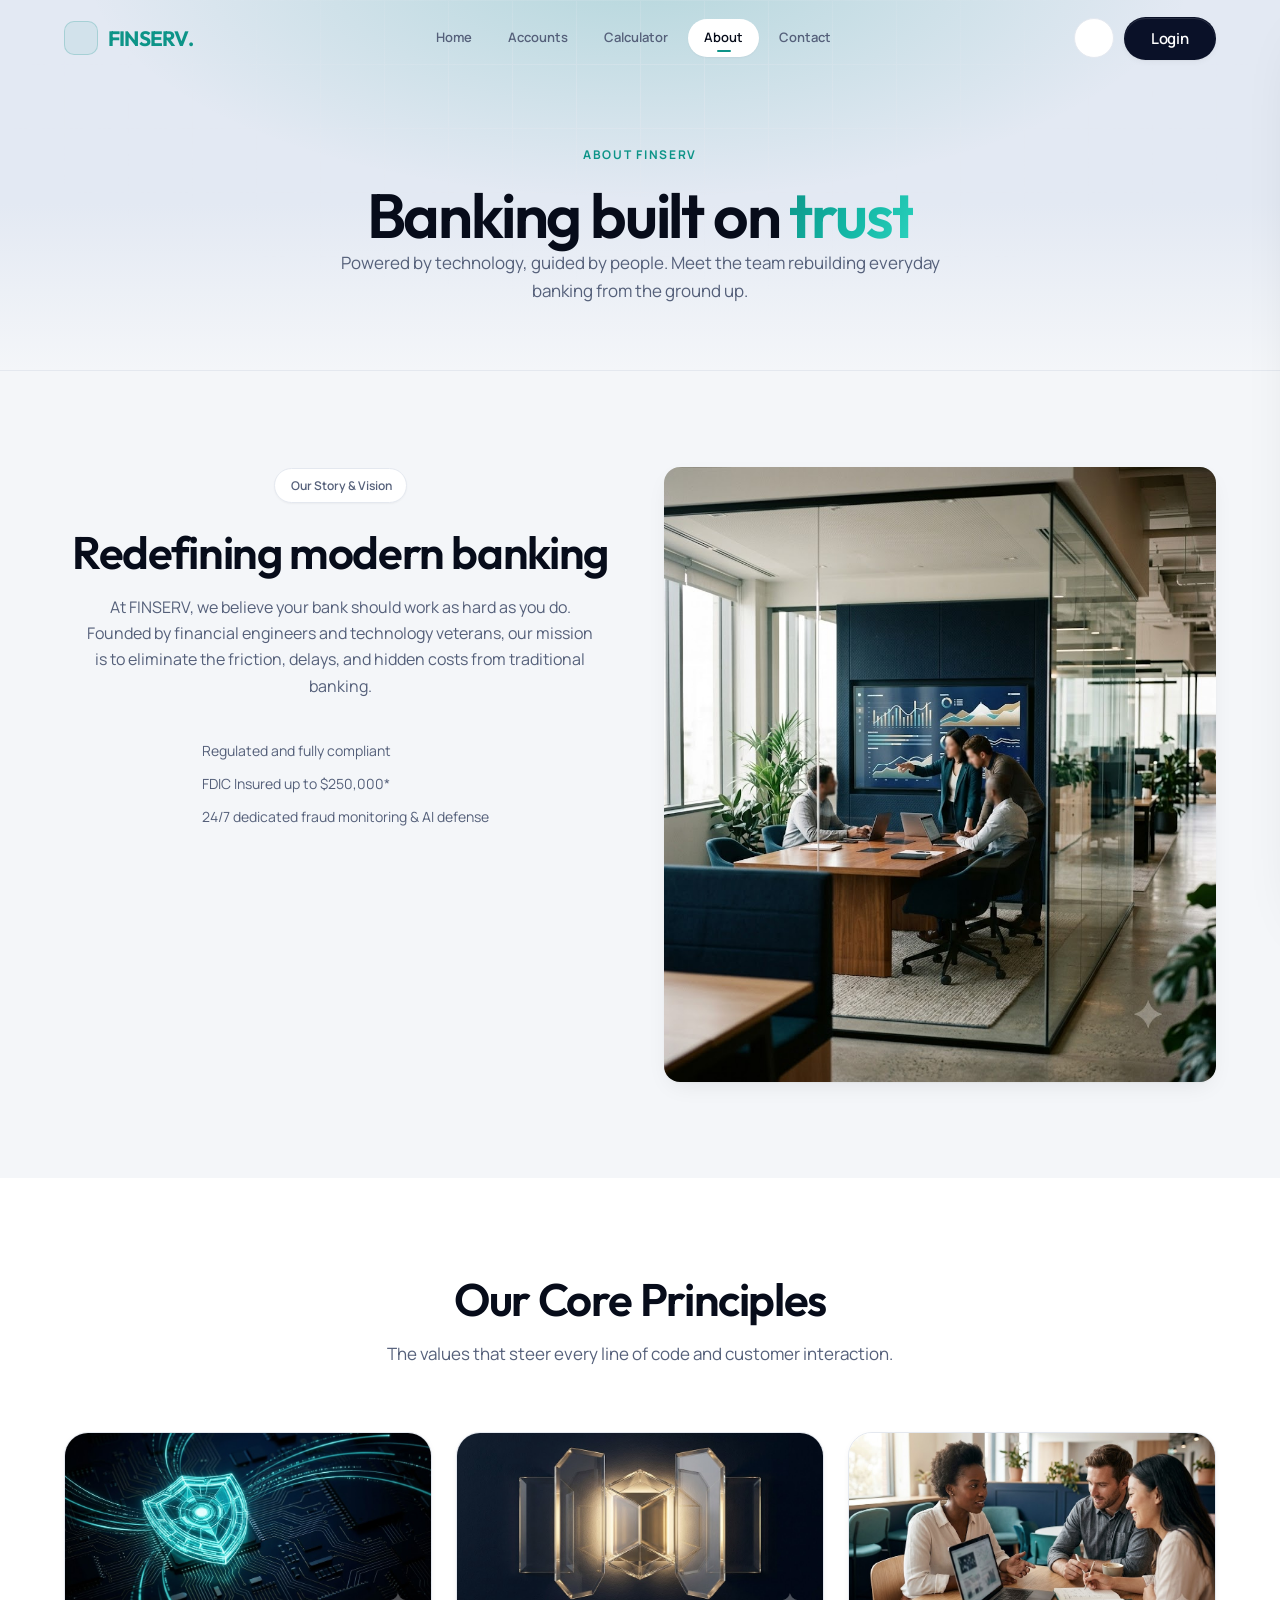
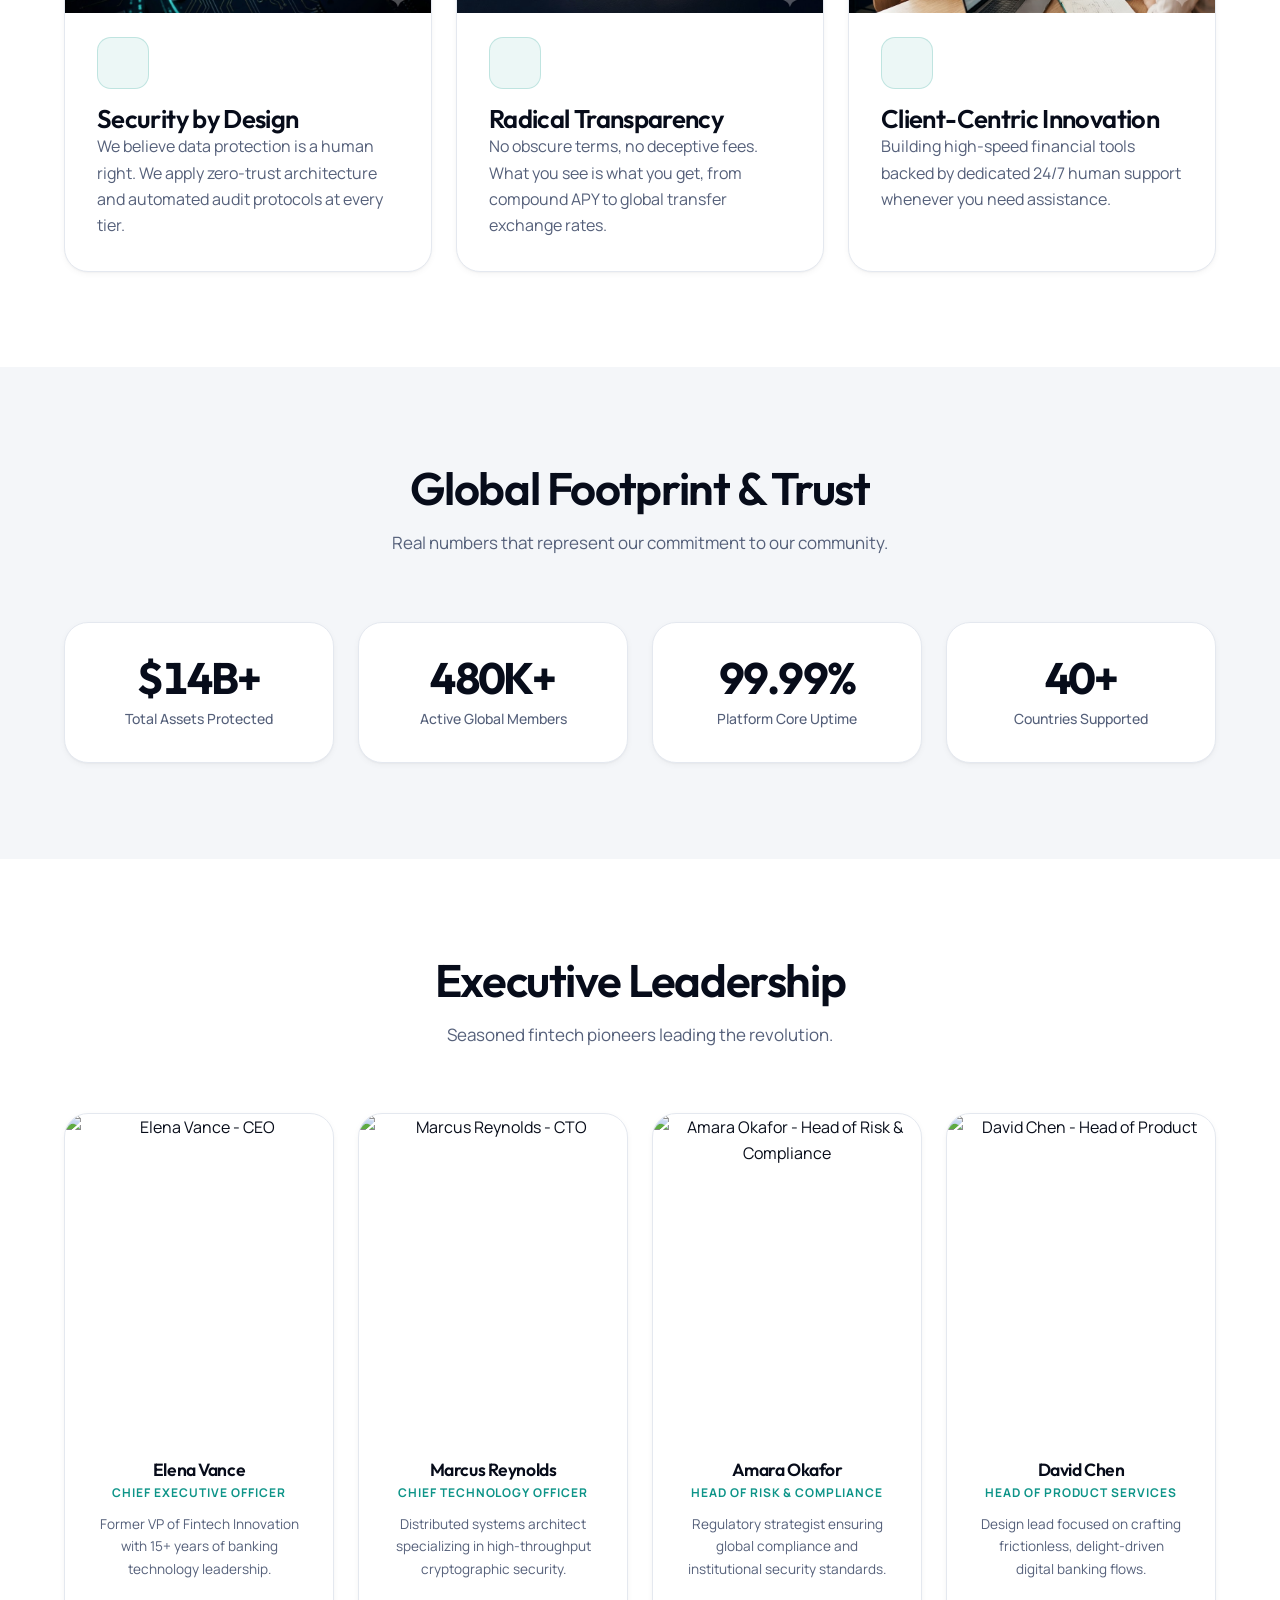
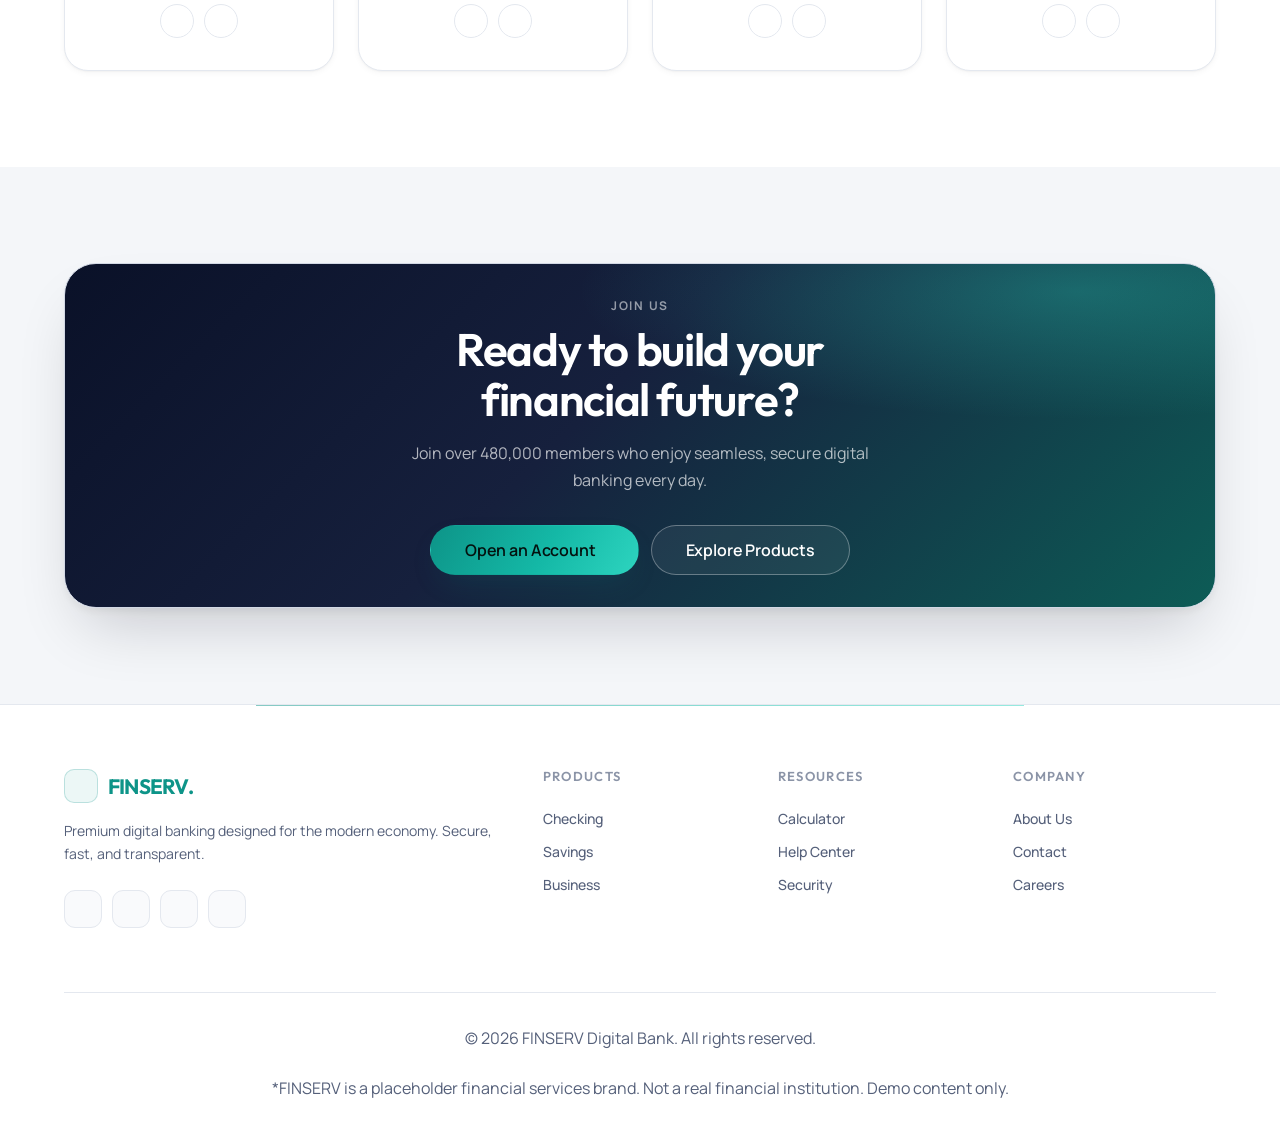
==== commit 6367faeb: "second" ====
--- a/about.html
+++ b/about.html
@@ -102,8 +102,7 @@
             </ul>
           </div>
           <div class="animate-slide-up delay-3">
-            <img src="https://images.unsplash.com/photo-1573164713988-8665fc963095?auto=format&fit=crop&q=80&w=800"
-              alt="Professional FINSERV office"
+            <img class="story-image" src="assets/images/about-office-story.jpg" alt="Professional FINSERV office"
               style="width:100%; height:100%; object-fit:cover; border-radius: var(--radius); box-shadow: var(--shadow);">
           </div>
         </div>
@@ -119,17 +118,14 @@
         </div>
         <div class="card-grid">
           <div class="value-card">
-            <img class="card-img-top"
-              src="https://images.unsplash.com/photo-1563986768609-322da13575f3?auto=format&fit=crop&q=80&w=600"
-              alt="Security by Design visual">
+            <img class="card-img-top" src="assets/images/value-security-by-design.jpg" alt="Security by Design visual">
             <i class="ph ph-shield-chevron card-icon"></i>
             <h3>Security by Design</h3>
             <p>We believe data protection is a human right. We apply zero-trust architecture and automated audit
               protocols at every tier.</p>
           </div>
           <div class="value-card">
-            <img class="card-img-top"
-              src="https://images.unsplash.com/photo-1454165804606-c3d57bc86b40?auto=format&fit=crop&q=80&w=600"
+            <img class="card-img-top" src="assets/images/value-radical-transparency.jpg"
               alt="Radical Transparency visual">
             <i class="ph ph-eye card-icon"></i>
             <h3>Radical Transparency</h3>
@@ -137,9 +133,7 @@
               exchange rates.</p>
           </div>
           <div class="value-card">
-            <img class="card-img-top"
-              src="https://images.unsplash.com/photo-1522071820081-009f0129c71c?auto=format&fit=crop&q=80&w=600"
-              alt="Client First visual">
+            <img class="card-img-top" src="assets/images/value-client-centric-innovation.jpg" alt="Client First visual">
             <i class="ph ph-users-three card-icon"></i>
             <h3>Client-Centric Innovation</h3>
             <p>Building high-speed financial tools backed by dedicated 24/7 human support whenever you need assistance.
@@ -196,6 +190,10 @@
               <span class="team-role">Chief Executive Officer</span>
               <p style="font-size: 0.85rem;">Former VP of Fintech Innovation with 15+ years of banking technology
                 leadership.</p>
+              <div class="team-social">
+                <a href="#" aria-label="LinkedIn profile"><i class="ph-fill ph-linkedin-logo"></i></a>
+                <a href="#" aria-label="X profile"><i class="ph-fill ph-x-logo"></i></a>
+              </div>
             </div>
           </div>
           <div class="team-card">
@@ -209,6 +207,10 @@
               <span class="team-role">Chief Technology Officer</span>
               <p style="font-size: 0.85rem;">Distributed systems architect specializing in high-throughput cryptographic
                 security.</p>
+              <div class="team-social">
+                <a href="#" aria-label="LinkedIn profile"><i class="ph-fill ph-linkedin-logo"></i></a>
+                <a href="#" aria-label="X profile"><i class="ph-fill ph-x-logo"></i></a>
+              </div>
             </div>
           </div>
           <div class="team-card">
@@ -222,6 +224,10 @@
               <span class="team-role">Head of Risk & Compliance</span>
               <p style="font-size: 0.85rem;">Regulatory strategist ensuring global compliance and institutional security
                 standards.</p>
+              <div class="team-social">
+                <a href="#" aria-label="LinkedIn profile"><i class="ph-fill ph-linkedin-logo"></i></a>
+                <a href="#" aria-label="X profile"><i class="ph-fill ph-x-logo"></i></a>
+              </div>
             </div>
           </div>
           <div class="team-card">
@@ -235,6 +241,10 @@
               <span class="team-role">Head of Product services</span>
               <p style="font-size: 0.85rem;">Design lead focused on crafting frictionless, delight-driven digital
                 banking flows.</p>
+              <div class="team-social">
+                <a href="#" aria-label="LinkedIn profile"><i class="ph-fill ph-linkedin-logo"></i></a>
+                <a href="#" aria-label="X profile"><i class="ph-fill ph-x-logo"></i></a>
+              </div>
             </div>
           </div>
         </div>
--- a/assets/css/style.css
+++ b/assets/css/style.css
@@ -2327,3 +2327,44 @@
   .team-grid > :last-child,
   .stat-grid > :last-child { grid-column: auto; width: auto; }
 }
+
+/* About story image: fills its column on desktop, but capped on small screens
+   so it doesn't dominate the stacked layout. */
+@media (max-width: 768px) {
+  .story-image {
+    height: 260px !important;
+    object-position: center;
+  }
+}
+
+/* Social links at the foot of each leadership card. */
+.team-social {
+  display: flex;
+  justify-content: center;
+  gap: 10px;
+  margin-top: var(--space-3);
+}
+.team-social a {
+  display: inline-flex;
+  align-items: center;
+  justify-content: center;
+  width: 34px;
+  height: 34px;
+  border-radius: 50%;
+  border: 1px solid var(--border-color);
+  color: var(--text-muted);
+  font-size: 1rem;
+  transition: background 0.2s ease, color 0.2s ease, border-color 0.2s ease;
+}
+.team-social a:hover {
+  background: var(--accent-color);
+  border-color: var(--accent-color);
+  color: #fff;
+}
+
+/* Bios vary in length, so let the card stretch and pin the social row to the
+   bottom — the icons then line up across the whole row. */
+.team-card { display: flex; flex-direction: column; }
+.team-info { display: flex; flex-direction: column; flex: 1; }
+.team-info p { margin-bottom: 0; }
+.team-social { margin-top: auto; padding-top: var(--space-3); }
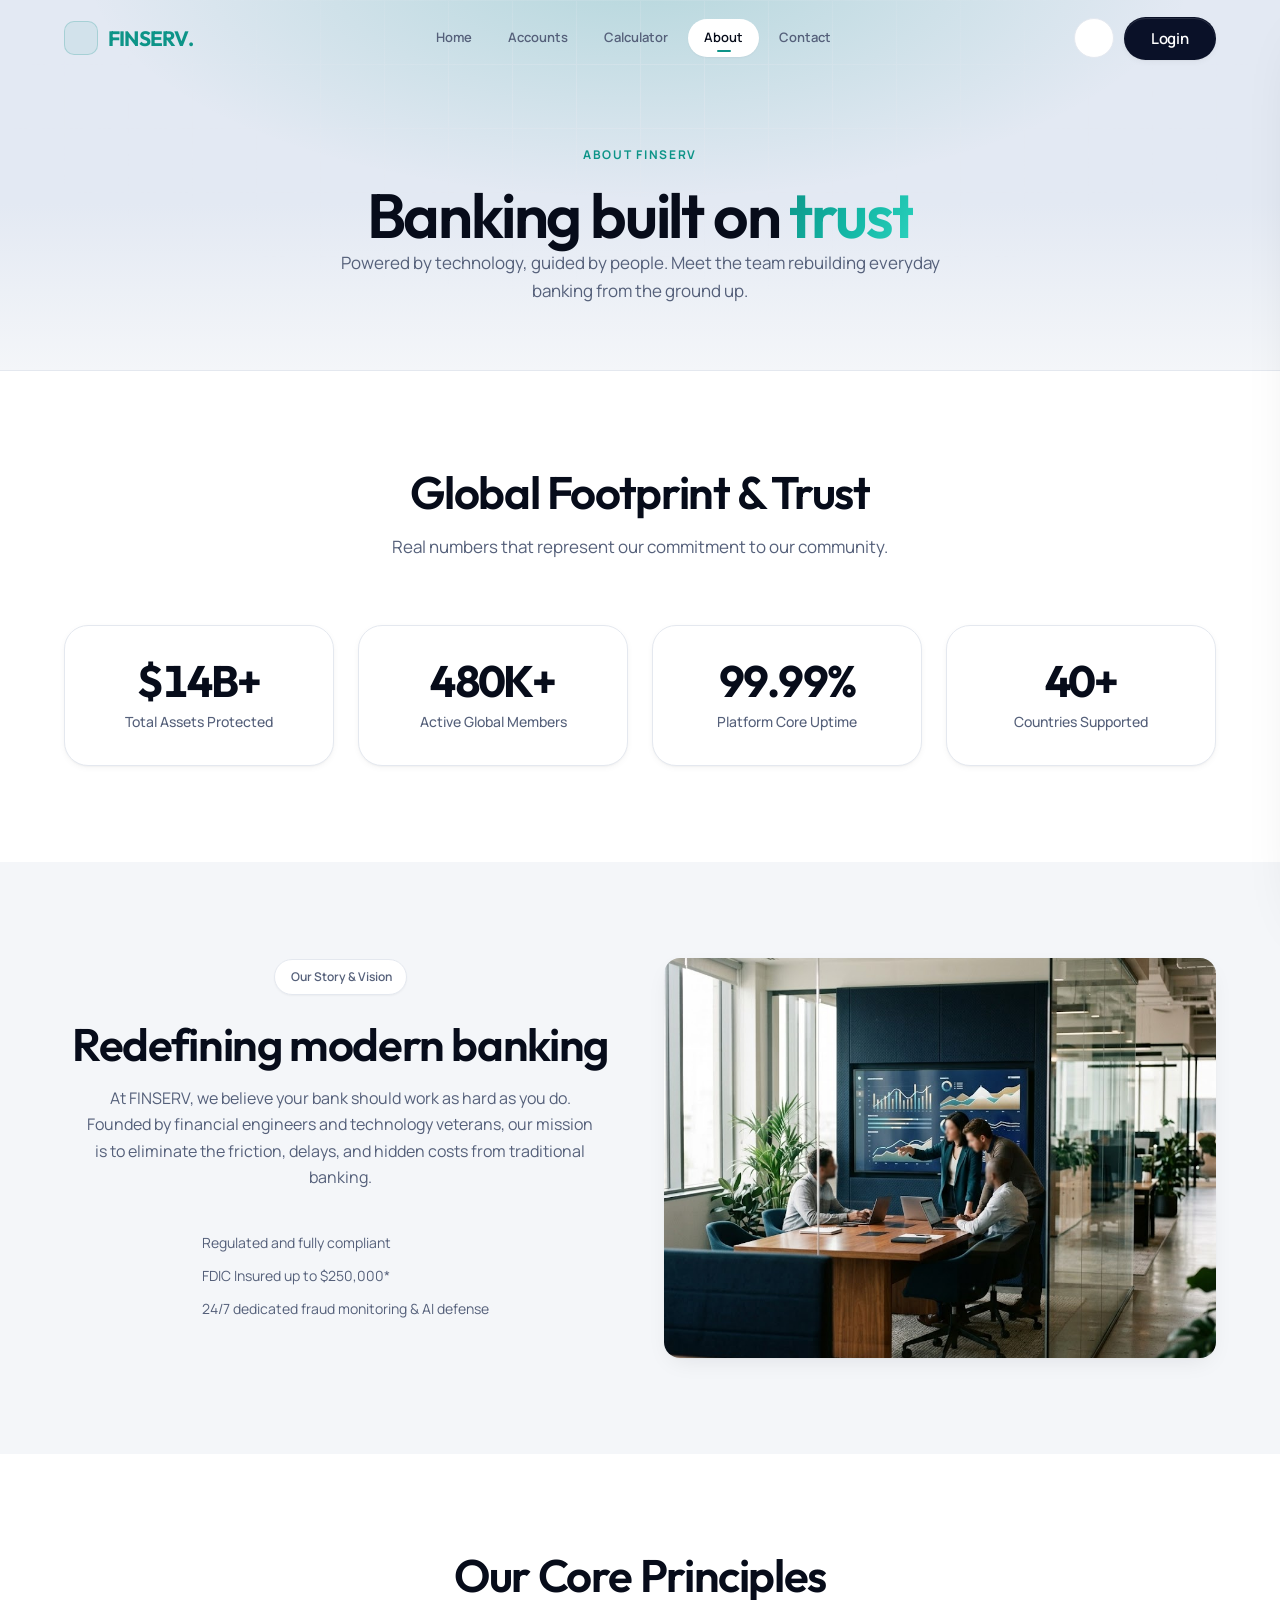
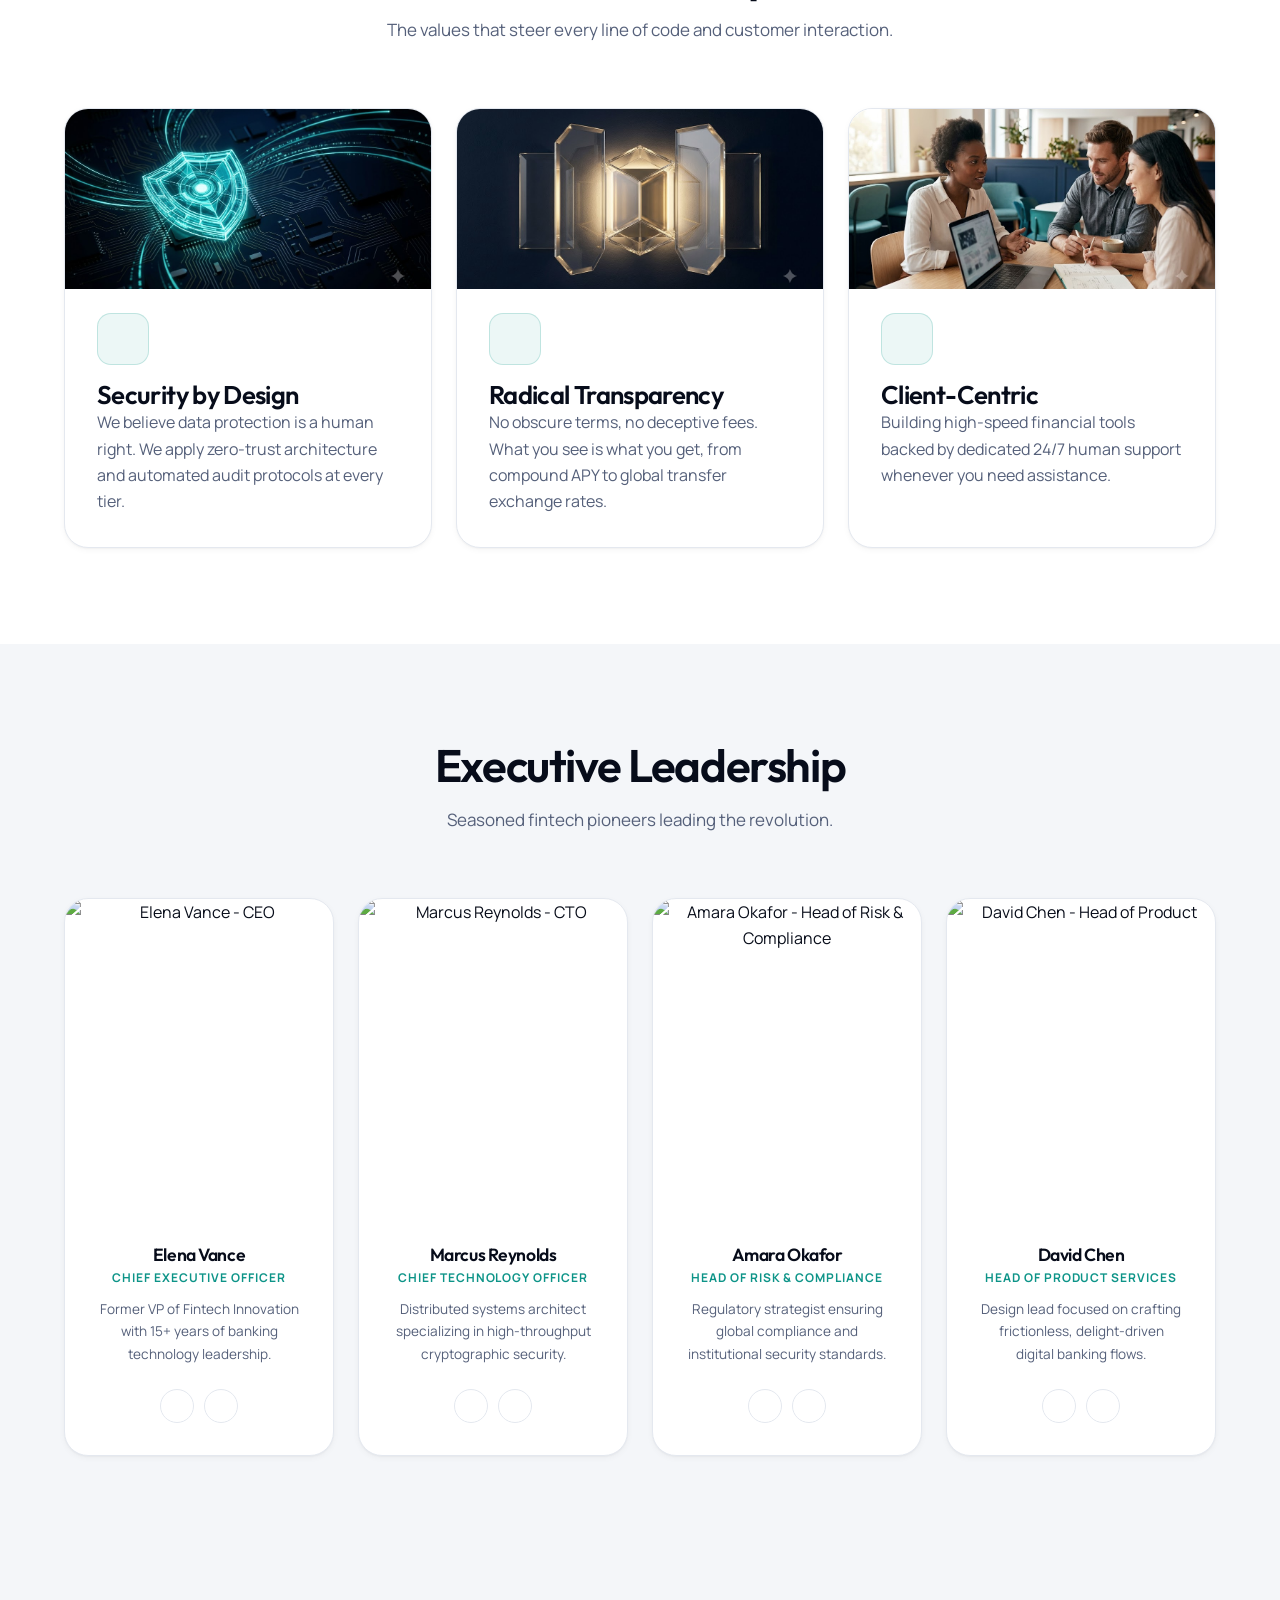
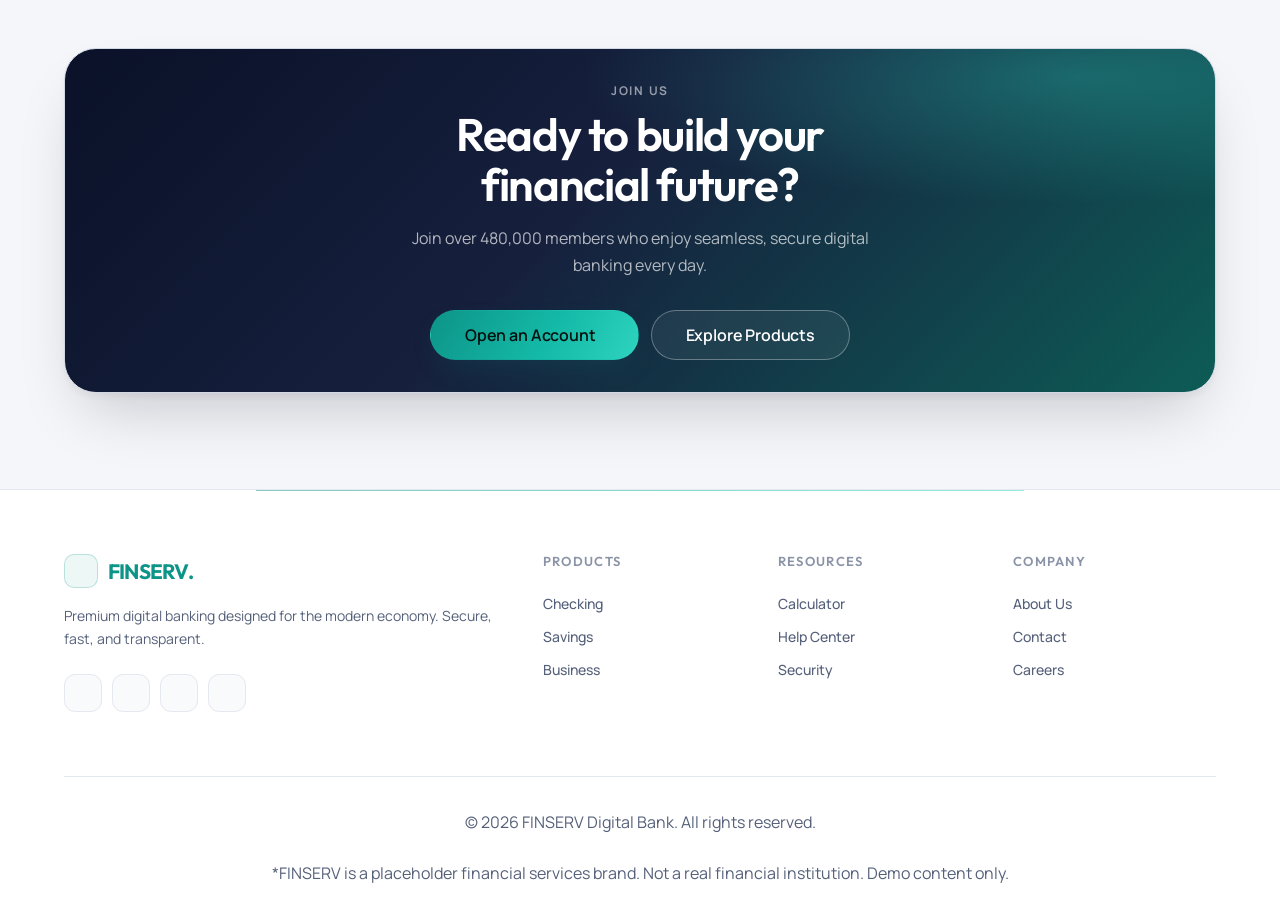
==== commit d573107a: "1 doc" ====
--- a/about.html
+++ b/about.html
@@ -82,7 +82,35 @@
       </div>
     </section>
 
-    <!-- Section 1: About / Story -->
+    <!-- Section 1: Impact & Milestones Stats -->
+    <section style="background: var(--surface-color);">
+      <div class="container">
+        <div class="section-header">
+          <h2>Global Footprint & Trust</h2>
+          <p>Real numbers that represent our commitment to our community.</p>
+        </div>
+        <div class="stat-grid">
+          <div class="stat-card">
+            <div class="stat-number">$14B+</div>
+            <div class="stat-label">Total Assets Protected</div>
+          </div>
+          <div class="stat-card">
+            <div class="stat-number">480K+</div>
+            <div class="stat-label">Active Global Members</div>
+          </div>
+          <div class="stat-card">
+            <div class="stat-number">99.99%</div>
+            <div class="stat-label">Platform Core Uptime</div>
+          </div>
+          <div class="stat-card">
+            <div class="stat-number">40+</div>
+            <div class="stat-label">Countries Supported</div>
+          </div>
+        </div>
+      </div>
+    </section>
+
+    <!-- Section 2: About / Story -->
     <section>
       <div class="container">
         <div class="contact-grid">
@@ -109,7 +137,7 @@
       </div>
     </section>
 
-    <!-- Section 2: Core Values -->
+    <!-- Section 3: Core Values -->
     <section style="background: var(--surface-color);">
       <div class="container">
         <div class="section-header">
@@ -135,7 +163,7 @@
           <div class="value-card">
             <img class="card-img-top" src="assets/images/value-client-centric-innovation.jpg" alt="Client First visual">
             <i class="ph ph-users-three card-icon"></i>
-            <h3>Client-Centric Innovation</h3>
+            <h3>Client-Centric </h3>
             <p>Building high-speed financial tools backed by dedicated 24/7 human support whenever you need assistance.
             </p>
           </div>
@@ -143,36 +171,8 @@
       </div>
     </section>
 
-    <!-- Section 3: Impact & Milestones Stats -->
+    <!-- Section 4: Leadership Team -->
     <section>
-      <div class="container">
-        <div class="section-header">
-          <h2>Global Footprint & Trust</h2>
-          <p>Real numbers that represent our commitment to our community.</p>
-        </div>
-        <div class="stat-grid">
-          <div class="stat-card">
-            <div class="stat-number">$14B+</div>
-            <div class="stat-label">Total Assets Protected</div>
-          </div>
-          <div class="stat-card">
-            <div class="stat-number">480K+</div>
-            <div class="stat-label">Active Global Members</div>
-          </div>
-          <div class="stat-card">
-            <div class="stat-number">99.99%</div>
-            <div class="stat-label">Platform Core Uptime</div>
-          </div>
-          <div class="stat-card">
-            <div class="stat-number">40+</div>
-            <div class="stat-label">Countries Supported</div>
-          </div>
-        </div>
-      </div>
-    </section>
-
-    <!-- Section 4: Leadership Team -->
-    <section style="background: var(--surface-color);">
       <div class="container">
         <div class="section-header">
           <h2>Executive Leadership</h2>
--- a/assets/css/style.css
+++ b/assets/css/style.css
@@ -491,6 +491,8 @@
   flex-direction: column;
   gap: var(--space-2);
 }
+/* Centre the theme toggle over the full-width Login button. */
+.drawer-footer .theme-toggle { align-self: center; }
 
 /* ==========================================================================
    Buttons
@@ -2368,3 +2370,132 @@
 .team-info { display: flex; flex-direction: column; flex: 1; }
 .team-info p { margin-bottom: 0; }
 .team-social { margin-top: auto; padding-top: var(--space-3); }
+
+/* Desktop product explorer: stack the tabs above the panel instead of the
+   side-by-side split, so the dashboard gets the full container width. */
+@media (min-width: 1025px) {
+  .showcase-shell {
+    grid-template-columns: 1fr;
+    gap: var(--space-4);
+    align-items: stretch;
+  }
+  .showcase-tabs {
+    flex-direction: row;
+    gap: var(--space-3);
+  }
+  .tab-btn { flex: 1; }
+  /* The sliding left bar and nudge read as a vertical list; in a top row the
+     accent border alone carries the active state. */
+  .tab-btn:hover, .tab-btn.active { transform: none; }
+  .tab-btn::after { content: none; }
+}
+
+/* Cap the story portrait on desktop too, so it stays in proportion with the
+   copy column instead of running the full height of its natural image. */
+@media (min-width: 769px) {
+  .story-image { height: 400px !important; object-position: center; }
+}
+
+
+/* ==========================================================================
+   Contact page - headquarters card
+   ========================================================================== */
+
+.contact-ico {
+  display: inline-grid;
+  place-items: center;
+  width: 38px;
+  height: 38px;
+  flex-shrink: 0;
+  border-radius: 12px;
+  background: var(--accent-soft);
+  border: 1px solid var(--border-color);
+  color: var(--accent-color);
+  font-size: 1.05rem;
+}
+.contact-ico-lg { width: 52px; height: 52px; border-radius: 16px; font-size: 1.5rem; }
+
+/* The form card sets the visual weight on this column, so the info block
+   matches its surface, padding and border rather than sitting bare. */
+.contact-info-card {
+  display: flex;
+  flex-direction: column;
+  align-items: center;
+  text-align: center;
+  gap: var(--space-2);
+  background: var(--surface-color);
+  border: 1px solid var(--border-color);
+  border-radius: var(--radius);
+  padding: var(--space-6) var(--space-4);
+  box-shadow: var(--shadow-sm);
+}
+.contact-info-card h3 { margin: 0; }
+.contact-address { margin: 0; line-height: 1.7; }
+
+.contact-detail-grid {
+  display: grid;
+  grid-template-columns: 1fr 1fr;
+  gap: var(--space-3);
+  width: 100%;
+  margin-top: var(--space-4);
+  padding-top: var(--space-4);
+  border-top: 1px solid var(--border-color);
+}
+.contact-detail {
+  display: flex;
+  flex-direction: column;
+  align-items: center;
+  gap: 8px;
+}
+.contact-detail strong { color: var(--text-primary); font-size: var(--fs-small); }
+.contact-detail a {
+  color: var(--accent-color);
+  font-size: var(--fs-small);
+  word-break: break-word;
+}
+.contact-detail a:hover { text-decoration: underline; }
+
+@media (max-width: 480px) {
+  .contact-detail-grid { grid-template-columns: 1fr; gap: var(--space-4); }
+}
+
+/* Form card heading keeps the icon inline beside the title. */
+.contact-heading { display: flex; align-items: center; gap: 12px; }
+
+/* ==========================================================================
+   Back to top
+   ========================================================================== */
+
+.back-to-top {
+  position: fixed;
+  right: var(--space-3);
+  bottom: var(--space-3);
+  z-index: 90;
+  width: 46px;
+  height: 46px;
+  display: grid;
+  place-items: center;
+  border: 1px solid var(--border-color);
+  border-radius: 50%;
+  background: var(--grad-accent);
+  color: #fff;
+  font-size: 1.15rem;
+  cursor: pointer;
+  box-shadow: var(--shadow-md);
+  /* Parked out of reach until the page has scrolled, so it never steals a tap. */
+  opacity: 0;
+  visibility: hidden;
+  transform: translateY(12px);
+  transition: opacity var(--t-base), transform var(--t-base), visibility var(--t-base);
+}
+.back-to-top.visible { opacity: 1; visibility: visible; transform: none; }
+.back-to-top:hover { transform: translateY(-3px); box-shadow: var(--shadow-lg); }
+
+@media (max-width: 480px) {
+  .back-to-top { width: 42px; height: 42px; right: var(--space-2); bottom: var(--space-2); }
+}
+
+@media (prefers-reduced-motion: reduce) {
+  .back-to-top { transition: opacity var(--t-base); }
+  .back-to-top:hover { transform: none; }
+}
